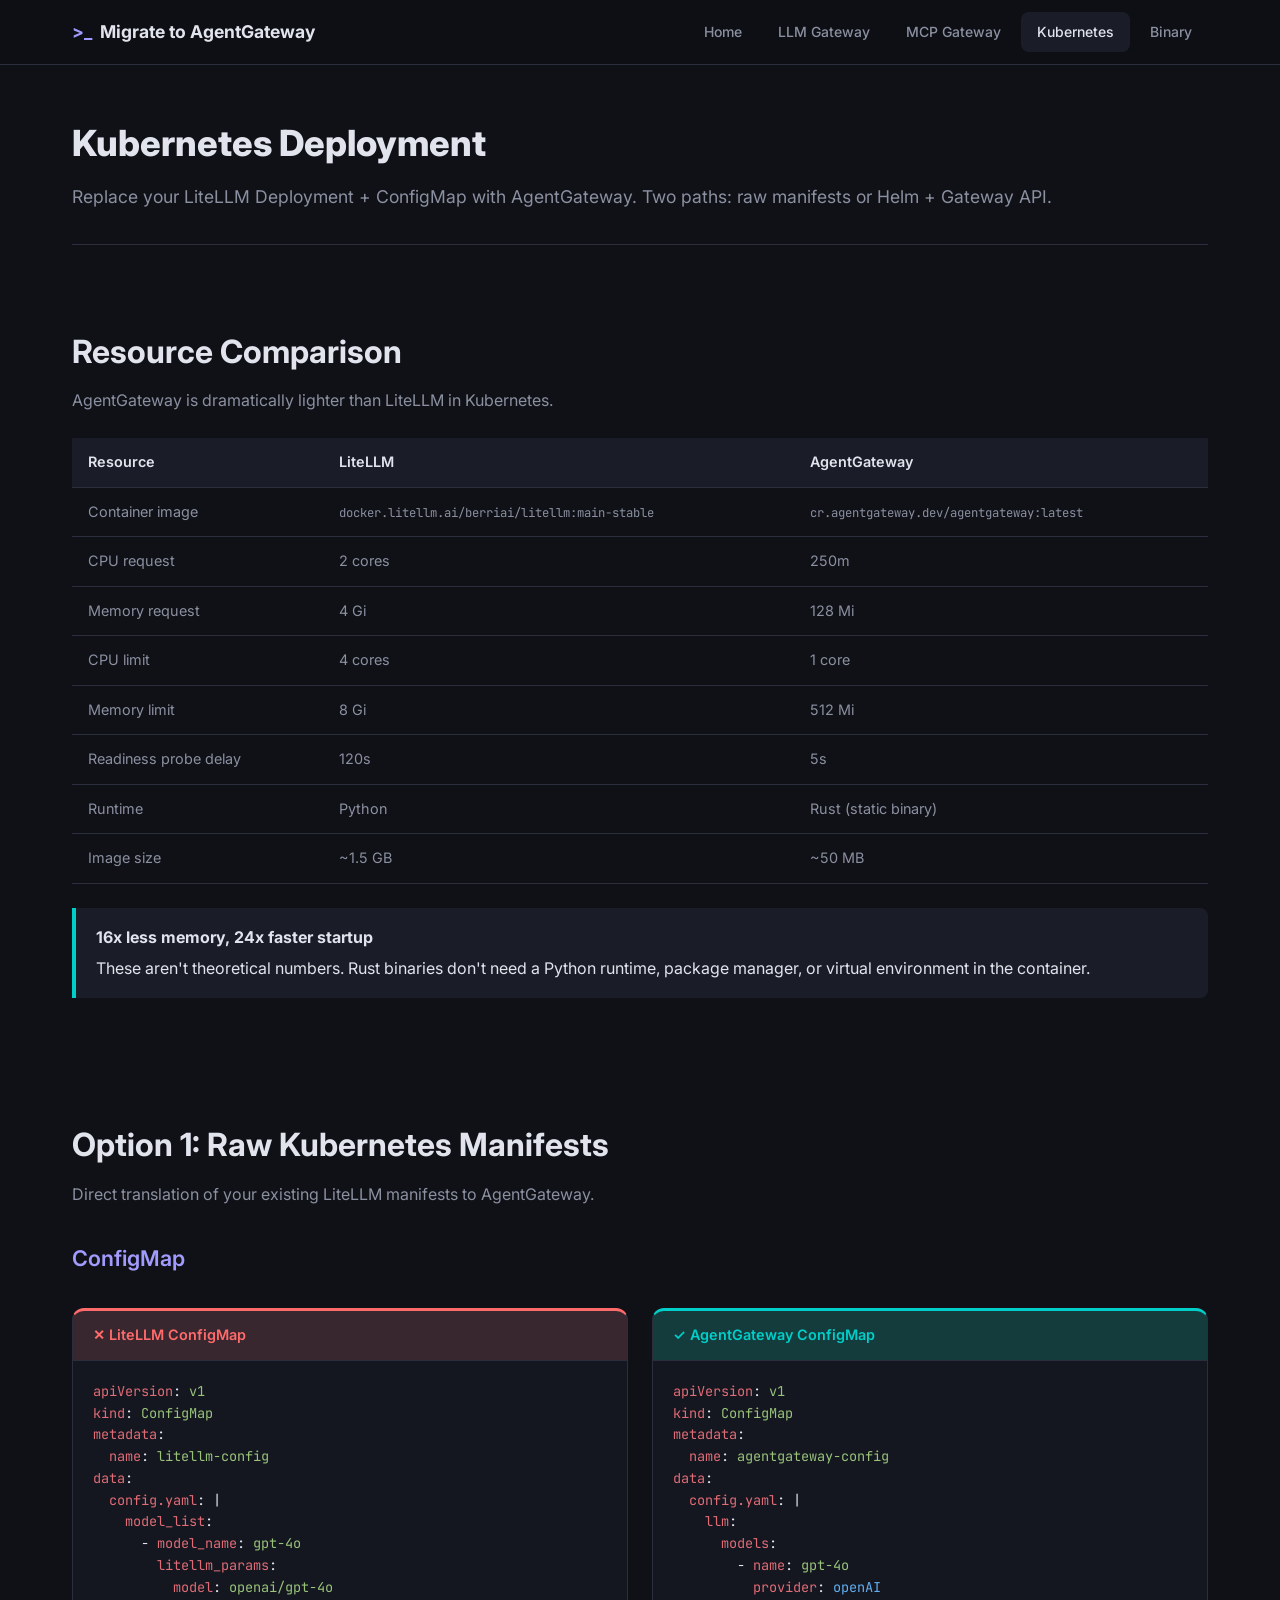
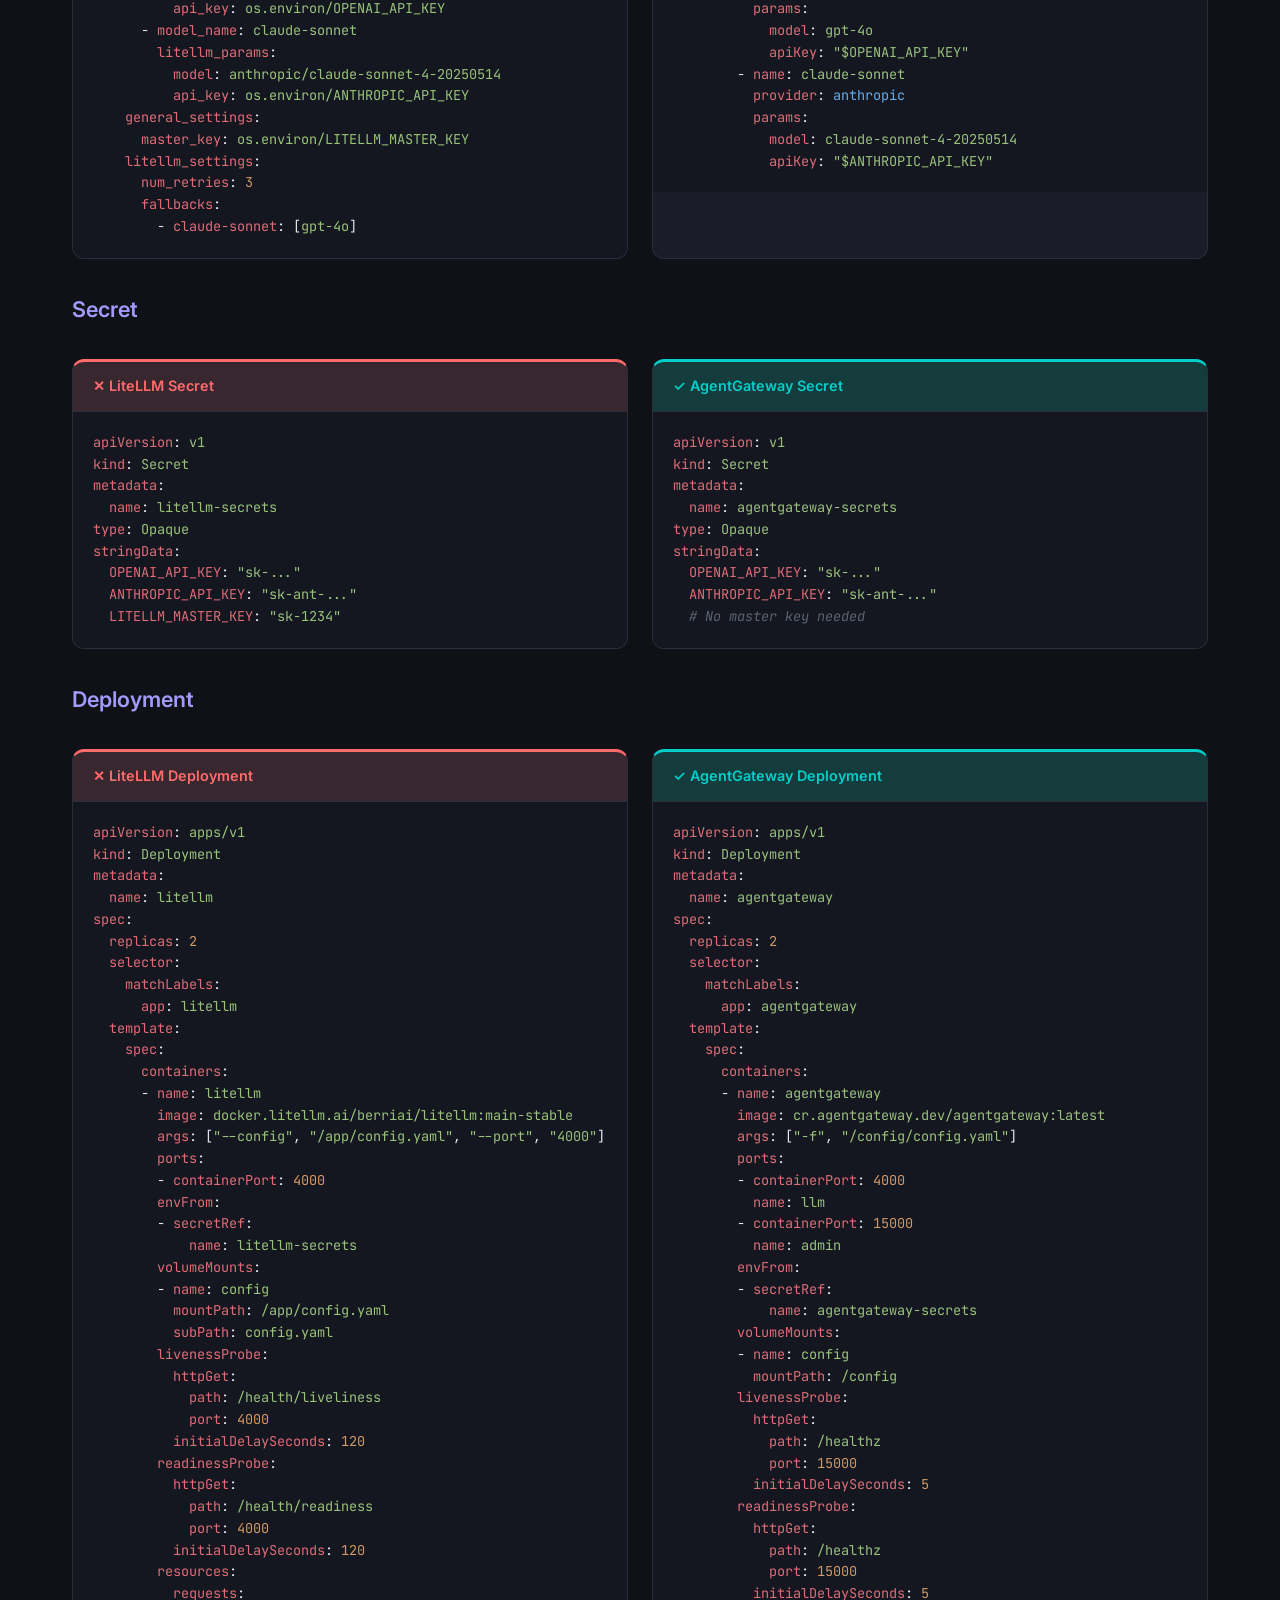
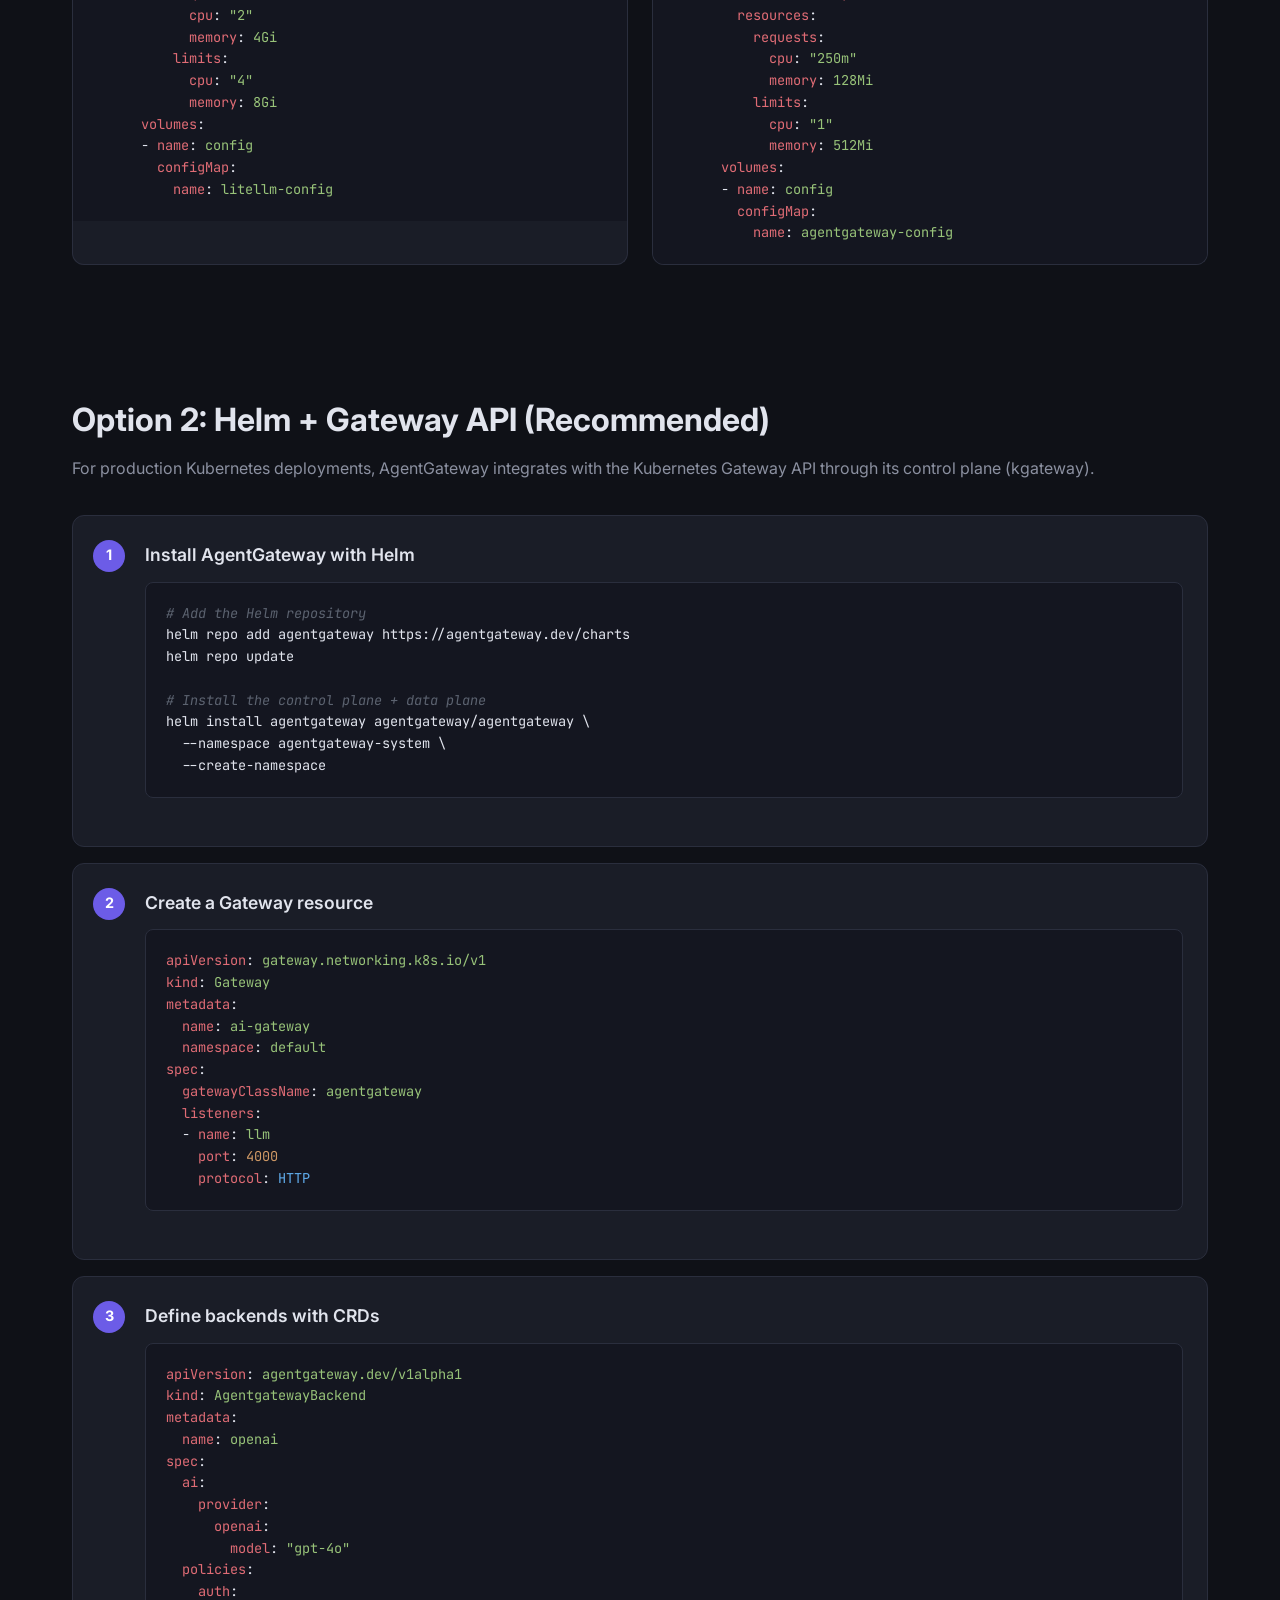
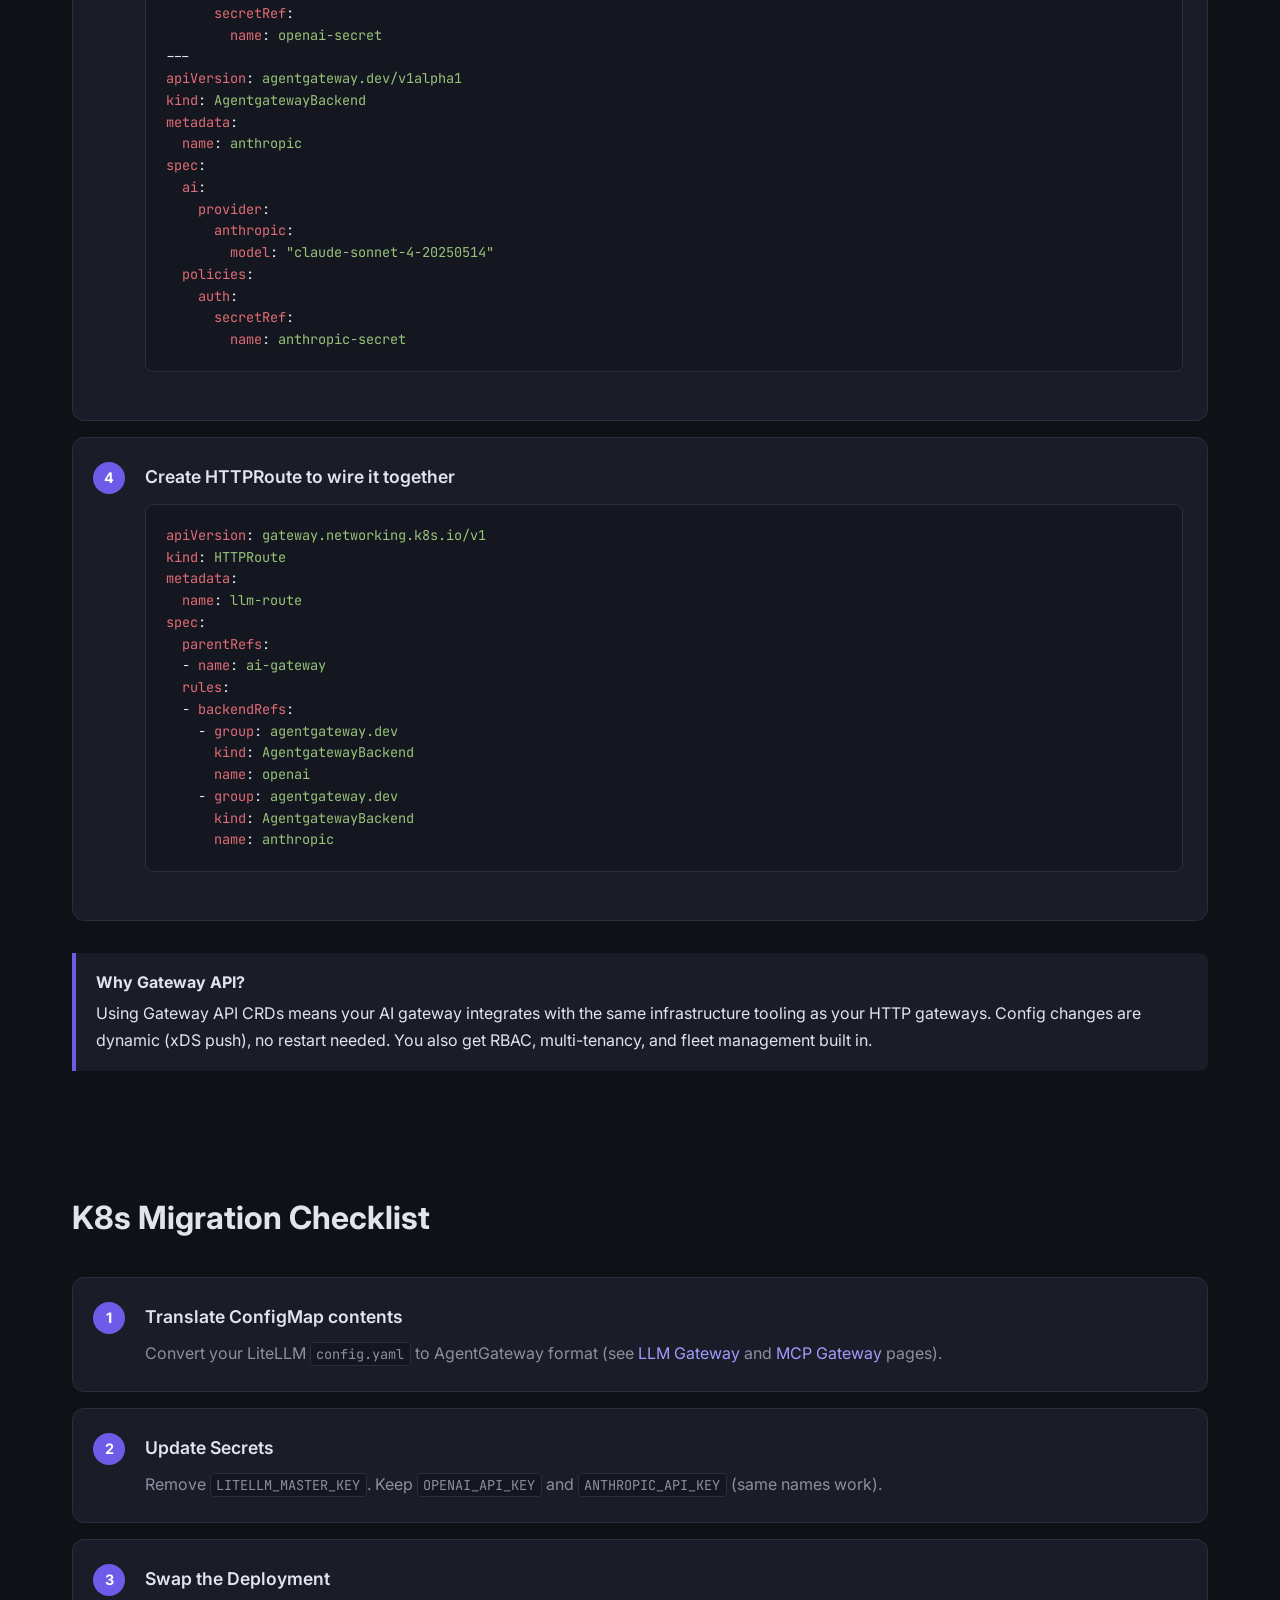
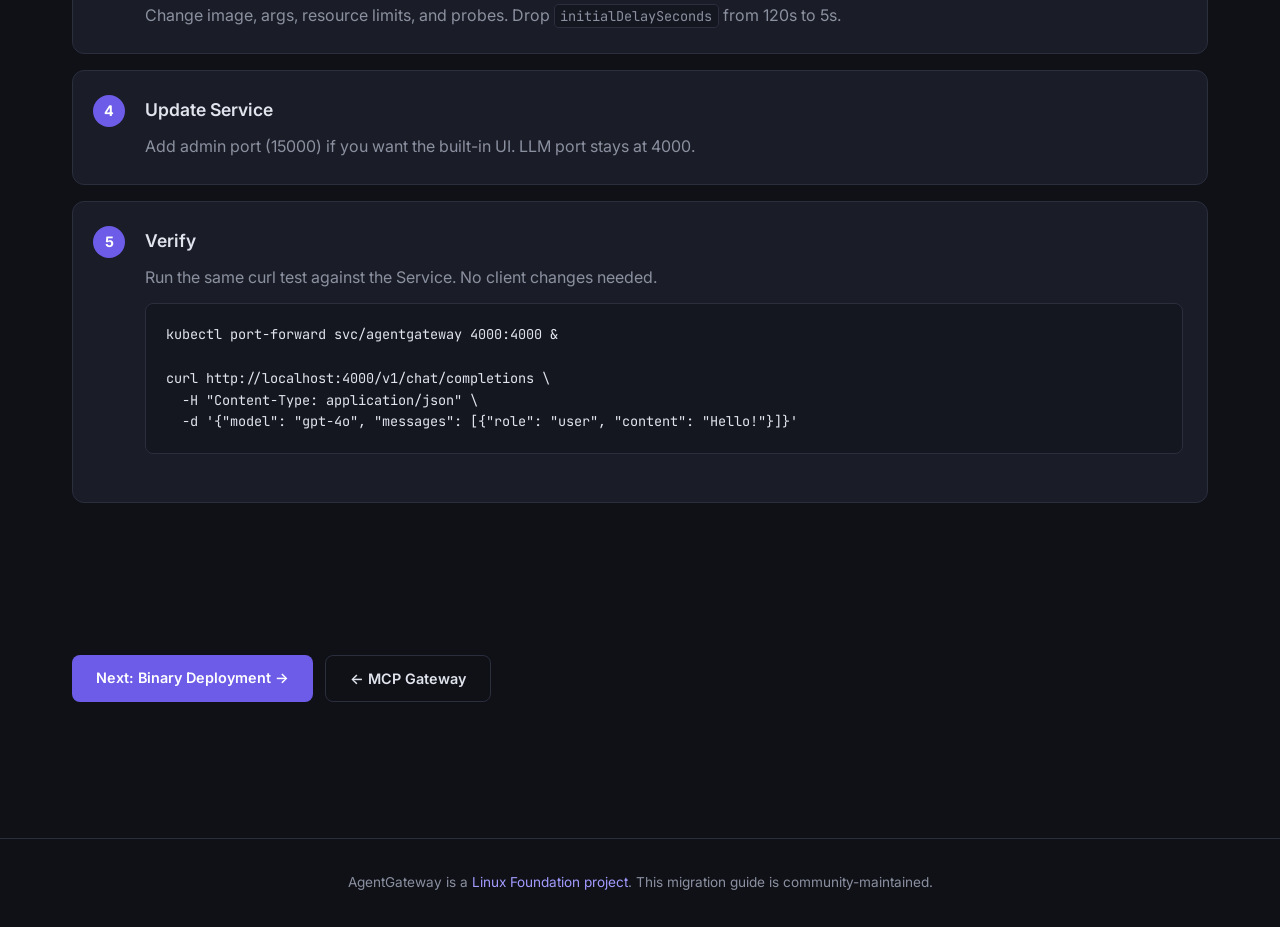
==== kubernetes.html @ d48286f0 "Add complete LiteLLM to AgentGateway OSS migration guide Multi-page HTML site with side-by-side conf" ====
<!DOCTYPE html>
<html lang="en">
<head>
  <meta charset="UTF-8">
  <meta name="viewport" content="width=device-width, initial-scale=1.0">
  <title>Kubernetes Deployment - LiteLLM to AgentGateway</title>
  <link rel="stylesheet" href="css/style.css">
  <link href="https://fonts.googleapis.com/css2?family=Inter:wght@400;500;600;700;800&family=JetBrains+Mono:wght@400;500&display=swap" rel="stylesheet">
</head>
<body>

<nav>
  <div class="nav-inner">
    <div class="logo"><span>&gt;_</span> Migrate to AgentGateway</div>
    <ul>
      <li><a href="index.html">Home</a></li>
      <li><a href="llm-gateway.html">LLM Gateway</a></li>
      <li><a href="mcp-gateway.html">MCP Gateway</a></li>
      <li><a href="kubernetes.html" class="active">Kubernetes</a></li>
      <li><a href="binary.html">Binary</a></li>
    </ul>
  </div>
</nav>

<div class="container">
  <div class="page-header">
    <h1>Kubernetes Deployment</h1>
    <p>Replace your LiteLLM Deployment + ConfigMap with AgentGateway. Two paths: raw manifests or Helm + Gateway API.</p>
  </div>

  <!-- Resource Comparison -->
  <section>
    <h2>Resource Comparison</h2>
    <p>AgentGateway is dramatically lighter than LiteLLM in Kubernetes.</p>

    <table>
      <thead>
        <tr>
          <th>Resource</th>
          <th>LiteLLM</th>
          <th>AgentGateway</th>
        </tr>
      </thead>
      <tbody>
        <tr><td>Container image</td><td><code>docker.litellm.ai/berriai/litellm:main-stable</code></td><td><code>cr.agentgateway.dev/agentgateway:latest</code></td></tr>
        <tr><td>CPU request</td><td>2 cores</td><td>250m</td></tr>
        <tr><td>Memory request</td><td>4 Gi</td><td>128 Mi</td></tr>
        <tr><td>CPU limit</td><td>4 cores</td><td>1 core</td></tr>
        <tr><td>Memory limit</td><td>8 Gi</td><td>512 Mi</td></tr>
        <tr><td>Readiness probe delay</td><td>120s</td><td>5s</td></tr>
        <tr><td>Runtime</td><td>Python</td><td>Rust (static binary)</td></tr>
        <tr><td>Image size</td><td>~1.5 GB</td><td>~50 MB</td></tr>
      </tbody>
    </table>

    <div class="callout tip">
      <strong>16x less memory, 24x faster startup</strong>
      These aren't theoretical numbers. Rust binaries don't need a Python runtime, package manager, or virtual environment in the container.
    </div>
  </section>

  <!-- Side-by-side: Raw Manifests -->
  <section>
    <h2>Option 1: Raw Kubernetes Manifests</h2>
    <p>Direct translation of your existing LiteLLM manifests to AgentGateway.</p>

    <h3>ConfigMap</h3>
    <div class="comparison">
      <div class="panel from">
        <div class="panel-header">&#10005; LiteLLM ConfigMap</div>
<pre><span class="key">apiVersion</span>: <span class="str">v1</span>
<span class="key">kind</span>: <span class="str">ConfigMap</span>
<span class="key">metadata</span>:
  <span class="key">name</span>: <span class="str">litellm-config</span>
<span class="key">data</span>:
  <span class="key">config.yaml</span>: |
    <span class="key">model_list</span>:
      - <span class="key">model_name</span>: <span class="str">gpt-4o</span>
        <span class="key">litellm_params</span>:
          <span class="key">model</span>: <span class="str">openai/gpt-4o</span>
          <span class="key">api_key</span>: <span class="str">os.environ/OPENAI_API_KEY</span>
      - <span class="key">model_name</span>: <span class="str">claude-sonnet</span>
        <span class="key">litellm_params</span>:
          <span class="key">model</span>: <span class="str">anthropic/claude-sonnet-4-20250514</span>
          <span class="key">api_key</span>: <span class="str">os.environ/ANTHROPIC_API_KEY</span>
    <span class="key">general_settings</span>:
      <span class="key">master_key</span>: <span class="str">os.environ/LITELLM_MASTER_KEY</span>
    <span class="key">litellm_settings</span>:
      <span class="key">num_retries</span>: <span class="num">3</span>
      <span class="key">fallbacks</span>:
        - <span class="key">claude-sonnet</span>: [<span class="str">gpt-4o</span>]</pre>
      </div>

      <div class="panel to">
        <div class="panel-header">&#10003; AgentGateway ConfigMap</div>
<pre><span class="key">apiVersion</span>: <span class="str">v1</span>
<span class="key">kind</span>: <span class="str">ConfigMap</span>
<span class="key">metadata</span>:
  <span class="key">name</span>: <span class="str">agentgateway-config</span>
<span class="key">data</span>:
  <span class="key">config.yaml</span>: |
    <span class="key">llm</span>:
      <span class="key">models</span>:
        - <span class="key">name</span>: <span class="str">gpt-4o</span>
          <span class="key">provider</span>: <span class="val">openAI</span>
          <span class="key">params</span>:
            <span class="key">model</span>: <span class="str">gpt-4o</span>
            <span class="key">apiKey</span>: <span class="str">"$OPENAI_API_KEY"</span>
        - <span class="key">name</span>: <span class="str">claude-sonnet</span>
          <span class="key">provider</span>: <span class="val">anthropic</span>
          <span class="key">params</span>:
            <span class="key">model</span>: <span class="str">claude-sonnet-4-20250514</span>
            <span class="key">apiKey</span>: <span class="str">"$ANTHROPIC_API_KEY"</span></pre>
      </div>
    </div>

    <h3>Secret</h3>
    <div class="comparison">
      <div class="panel from">
        <div class="panel-header">&#10005; LiteLLM Secret</div>
<pre><span class="key">apiVersion</span>: <span class="str">v1</span>
<span class="key">kind</span>: <span class="str">Secret</span>
<span class="key">metadata</span>:
  <span class="key">name</span>: <span class="str">litellm-secrets</span>
<span class="key">type</span>: <span class="str">Opaque</span>
<span class="key">stringData</span>:
  <span class="key">OPENAI_API_KEY</span>: <span class="str">"sk-..."</span>
  <span class="key">ANTHROPIC_API_KEY</span>: <span class="str">"sk-ant-..."</span>
  <span class="key">LITELLM_MASTER_KEY</span>: <span class="str">"sk-1234"</span></pre>
      </div>

      <div class="panel to">
        <div class="panel-header">&#10003; AgentGateway Secret</div>
<pre><span class="key">apiVersion</span>: <span class="str">v1</span>
<span class="key">kind</span>: <span class="str">Secret</span>
<span class="key">metadata</span>:
  <span class="key">name</span>: <span class="str">agentgateway-secrets</span>
<span class="key">type</span>: <span class="str">Opaque</span>
<span class="key">stringData</span>:
  <span class="key">OPENAI_API_KEY</span>: <span class="str">"sk-..."</span>
  <span class="key">ANTHROPIC_API_KEY</span>: <span class="str">"sk-ant-..."</span>
  <span class="cmt"># No master key needed</span></pre>
      </div>
    </div>

    <h3>Deployment</h3>
    <div class="comparison">
      <div class="panel from">
        <div class="panel-header">&#10005; LiteLLM Deployment</div>
<pre><span class="key">apiVersion</span>: <span class="str">apps/v1</span>
<span class="key">kind</span>: <span class="str">Deployment</span>
<span class="key">metadata</span>:
  <span class="key">name</span>: <span class="str">litellm</span>
<span class="key">spec</span>:
  <span class="key">replicas</span>: <span class="num">2</span>
  <span class="key">selector</span>:
    <span class="key">matchLabels</span>:
      <span class="key">app</span>: <span class="str">litellm</span>
  <span class="key">template</span>:
    <span class="key">spec</span>:
      <span class="key">containers</span>:
      - <span class="key">name</span>: <span class="str">litellm</span>
        <span class="key">image</span>: <span class="str">docker.litellm.ai/berriai/litellm:main-stable</span>
        <span class="key">args</span>: [<span class="str">"--config"</span>, <span class="str">"/app/config.yaml"</span>, <span class="str">"--port"</span>, <span class="str">"4000"</span>]
        <span class="key">ports</span>:
        - <span class="key">containerPort</span>: <span class="num">4000</span>
        <span class="key">envFrom</span>:
        - <span class="key">secretRef</span>:
            <span class="key">name</span>: <span class="str">litellm-secrets</span>
        <span class="key">volumeMounts</span>:
        - <span class="key">name</span>: <span class="str">config</span>
          <span class="key">mountPath</span>: <span class="str">/app/config.yaml</span>
          <span class="key">subPath</span>: <span class="str">config.yaml</span>
        <span class="key">livenessProbe</span>:
          <span class="key">httpGet</span>:
            <span class="key">path</span>: <span class="str">/health/liveliness</span>
            <span class="key">port</span>: <span class="num">4000</span>
          <span class="key">initialDelaySeconds</span>: <span class="num">120</span>
        <span class="key">readinessProbe</span>:
          <span class="key">httpGet</span>:
            <span class="key">path</span>: <span class="str">/health/readiness</span>
            <span class="key">port</span>: <span class="num">4000</span>
          <span class="key">initialDelaySeconds</span>: <span class="num">120</span>
        <span class="key">resources</span>:
          <span class="key">requests</span>:
            <span class="key">cpu</span>: <span class="str">"2"</span>
            <span class="key">memory</span>: <span class="str">4Gi</span>
          <span class="key">limits</span>:
            <span class="key">cpu</span>: <span class="str">"4"</span>
            <span class="key">memory</span>: <span class="str">8Gi</span>
      <span class="key">volumes</span>:
      - <span class="key">name</span>: <span class="str">config</span>
        <span class="key">configMap</span>:
          <span class="key">name</span>: <span class="str">litellm-config</span></pre>
      </div>

      <div class="panel to">
        <div class="panel-header">&#10003; AgentGateway Deployment</div>
<pre><span class="key">apiVersion</span>: <span class="str">apps/v1</span>
<span class="key">kind</span>: <span class="str">Deployment</span>
<span class="key">metadata</span>:
  <span class="key">name</span>: <span class="str">agentgateway</span>
<span class="key">spec</span>:
  <span class="key">replicas</span>: <span class="num">2</span>
  <span class="key">selector</span>:
    <span class="key">matchLabels</span>:
      <span class="key">app</span>: <span class="str">agentgateway</span>
  <span class="key">template</span>:
    <span class="key">spec</span>:
      <span class="key">containers</span>:
      - <span class="key">name</span>: <span class="str">agentgateway</span>
        <span class="key">image</span>: <span class="str">cr.agentgateway.dev/agentgateway:latest</span>
        <span class="key">args</span>: [<span class="str">"-f"</span>, <span class="str">"/config/config.yaml"</span>]
        <span class="key">ports</span>:
        - <span class="key">containerPort</span>: <span class="num">4000</span>
          <span class="key">name</span>: <span class="str">llm</span>
        - <span class="key">containerPort</span>: <span class="num">15000</span>
          <span class="key">name</span>: <span class="str">admin</span>
        <span class="key">envFrom</span>:
        - <span class="key">secretRef</span>:
            <span class="key">name</span>: <span class="str">agentgateway-secrets</span>
        <span class="key">volumeMounts</span>:
        - <span class="key">name</span>: <span class="str">config</span>
          <span class="key">mountPath</span>: <span class="str">/config</span>
        <span class="key">livenessProbe</span>:
          <span class="key">httpGet</span>:
            <span class="key">path</span>: <span class="str">/healthz</span>
            <span class="key">port</span>: <span class="num">15000</span>
          <span class="key">initialDelaySeconds</span>: <span class="num">5</span>
        <span class="key">readinessProbe</span>:
          <span class="key">httpGet</span>:
            <span class="key">path</span>: <span class="str">/healthz</span>
            <span class="key">port</span>: <span class="num">15000</span>
          <span class="key">initialDelaySeconds</span>: <span class="num">5</span>
        <span class="key">resources</span>:
          <span class="key">requests</span>:
            <span class="key">cpu</span>: <span class="str">"250m"</span>
            <span class="key">memory</span>: <span class="str">128Mi</span>
          <span class="key">limits</span>:
            <span class="key">cpu</span>: <span class="str">"1"</span>
            <span class="key">memory</span>: <span class="str">512Mi</span>
      <span class="key">volumes</span>:
      - <span class="key">name</span>: <span class="str">config</span>
        <span class="key">configMap</span>:
          <span class="key">name</span>: <span class="str">agentgateway-config</span></pre>
      </div>
    </div>
  </section>

  <!-- Option 2: Helm + Gateway API -->
  <section>
    <h2>Option 2: Helm + Gateway API (Recommended)</h2>
    <p>For production Kubernetes deployments, AgentGateway integrates with the Kubernetes Gateway API through its control plane (kgateway).</p>

    <div class="steps">
      <div class="step">
        <h4>Install AgentGateway with Helm</h4>
<pre><span class="cmt"># Add the Helm repository</span>
helm repo add agentgateway https://agentgateway.dev/charts
helm repo update

<span class="cmt"># Install the control plane + data plane</span>
helm install agentgateway agentgateway/agentgateway \
  --namespace agentgateway-system \
  --create-namespace</pre>
      </div>

      <div class="step">
        <h4>Create a Gateway resource</h4>
<pre><span class="key">apiVersion</span>: <span class="str">gateway.networking.k8s.io/v1</span>
<span class="key">kind</span>: <span class="str">Gateway</span>
<span class="key">metadata</span>:
  <span class="key">name</span>: <span class="str">ai-gateway</span>
  <span class="key">namespace</span>: <span class="str">default</span>
<span class="key">spec</span>:
  <span class="key">gatewayClassName</span>: <span class="str">agentgateway</span>
  <span class="key">listeners</span>:
  - <span class="key">name</span>: <span class="str">llm</span>
    <span class="key">port</span>: <span class="num">4000</span>
    <span class="key">protocol</span>: <span class="val">HTTP</span></pre>
      </div>

      <div class="step">
        <h4>Define backends with CRDs</h4>
<pre><span class="key">apiVersion</span>: <span class="str">agentgateway.dev/v1alpha1</span>
<span class="key">kind</span>: <span class="str">AgentgatewayBackend</span>
<span class="key">metadata</span>:
  <span class="key">name</span>: <span class="str">openai</span>
<span class="key">spec</span>:
  <span class="key">ai</span>:
    <span class="key">provider</span>:
      <span class="key">openai</span>:
        <span class="key">model</span>: <span class="str">"gpt-4o"</span>
  <span class="key">policies</span>:
    <span class="key">auth</span>:
      <span class="key">secretRef</span>:
        <span class="key">name</span>: <span class="str">openai-secret</span>
---
<span class="key">apiVersion</span>: <span class="str">agentgateway.dev/v1alpha1</span>
<span class="key">kind</span>: <span class="str">AgentgatewayBackend</span>
<span class="key">metadata</span>:
  <span class="key">name</span>: <span class="str">anthropic</span>
<span class="key">spec</span>:
  <span class="key">ai</span>:
    <span class="key">provider</span>:
      <span class="key">anthropic</span>:
        <span class="key">model</span>: <span class="str">"claude-sonnet-4-20250514"</span>
  <span class="key">policies</span>:
    <span class="key">auth</span>:
      <span class="key">secretRef</span>:
        <span class="key">name</span>: <span class="str">anthropic-secret</span></pre>
      </div>

      <div class="step">
        <h4>Create HTTPRoute to wire it together</h4>
<pre><span class="key">apiVersion</span>: <span class="str">gateway.networking.k8s.io/v1</span>
<span class="key">kind</span>: <span class="str">HTTPRoute</span>
<span class="key">metadata</span>:
  <span class="key">name</span>: <span class="str">llm-route</span>
<span class="key">spec</span>:
  <span class="key">parentRefs</span>:
  - <span class="key">name</span>: <span class="str">ai-gateway</span>
  <span class="key">rules</span>:
  - <span class="key">backendRefs</span>:
    - <span class="key">group</span>: <span class="str">agentgateway.dev</span>
      <span class="key">kind</span>: <span class="str">AgentgatewayBackend</span>
      <span class="key">name</span>: <span class="str">openai</span>
    - <span class="key">group</span>: <span class="str">agentgateway.dev</span>
      <span class="key">kind</span>: <span class="str">AgentgatewayBackend</span>
      <span class="key">name</span>: <span class="str">anthropic</span></pre>
      </div>
    </div>

    <div class="callout">
      <strong>Why Gateway API?</strong>
      Using Gateway API CRDs means your AI gateway integrates with the same infrastructure tooling as your HTTP gateways. Config changes are dynamic (xDS push), no restart needed. You also get RBAC, multi-tenancy, and fleet management built in.
    </div>
  </section>

  <!-- Migration Checklist -->
  <section>
    <h2>K8s Migration Checklist</h2>

    <div class="steps">
      <div class="step">
        <h4>Translate ConfigMap contents</h4>
        <p>Convert your LiteLLM <code>config.yaml</code> to AgentGateway format (see <a href="llm-gateway.html">LLM Gateway</a> and <a href="mcp-gateway.html">MCP Gateway</a> pages).</p>
      </div>
      <div class="step">
        <h4>Update Secrets</h4>
        <p>Remove <code>LITELLM_MASTER_KEY</code>. Keep <code>OPENAI_API_KEY</code> and <code>ANTHROPIC_API_KEY</code> (same names work).</p>
      </div>
      <div class="step">
        <h4>Swap the Deployment</h4>
        <p>Change image, args, resource limits, and probes. Drop <code>initialDelaySeconds</code> from 120s to 5s.</p>
      </div>
      <div class="step">
        <h4>Update Service</h4>
        <p>Add admin port (15000) if you want the built-in UI. LLM port stays at 4000.</p>
      </div>
      <div class="step">
        <h4>Verify</h4>
        <p>Run the same curl test against the Service. No client changes needed.</p>
<pre>kubectl port-forward svc/agentgateway 4000:4000 &amp;

curl http://localhost:4000/v1/chat/completions \
  -H "Content-Type: application/json" \
  -d '{"model": "gpt-4o", "messages": [{"role": "user", "content": "Hello!"}]}'</pre>
      </div>
    </div>
  </section>

  <section>
    <div class="btn-group">
      <a href="binary.html" class="btn btn-primary">Next: Binary Deployment &rarr;</a>
      <a href="mcp-gateway.html" class="btn btn-outline">&larr; MCP Gateway</a>
    </div>
  </section>
</div>

<footer>
  <p>AgentGateway is a <a href="https://agentgateway.dev">Linux Foundation project</a>. This migration guide is community-maintained.</p>
</footer>

</body>
</html>
---- css/style.css ----
/* === Reset & Base === */
*, *::before, *::after { box-sizing: border-box; margin: 0; padding: 0; }

:root {
  --bg: #0f1117;
  --surface: #1a1d27;
  --surface-hover: #222633;
  --border: #2a2e3d;
  --text: #e1e4ed;
  --text-muted: #8b90a0;
  --accent: #6c5ce7;
  --accent-light: #a29bfe;
  --green: #00cec9;
  --green-dim: #00b89433;
  --red: #ff6b6b;
  --red-dim: #ff6b6b22;
  --orange: #fdcb6e;
  --orange-dim: #fdcb6e22;
  --code-bg: #141620;
  --nav-bg: #0d0f15;
  --font: 'Inter', -apple-system, BlinkMacSystemFont, 'Segoe UI', sans-serif;
  --mono: 'JetBrains Mono', 'Fira Code', 'Cascadia Code', monospace;
}

html { scroll-behavior: smooth; }

body {
  font-family: var(--font);
  background: var(--bg);
  color: var(--text);
  line-height: 1.7;
  font-size: 16px;
}

a { color: var(--accent-light); text-decoration: none; transition: color .2s; }
a:hover { color: var(--green); }

/* === Navigation === */
nav {
  position: sticky;
  top: 0;
  z-index: 100;
  background: var(--nav-bg);
  border-bottom: 1px solid var(--border);
  backdrop-filter: blur(12px);
}

nav .nav-inner {
  max-width: 1200px;
  margin: 0 auto;
  display: flex;
  align-items: center;
  justify-content: space-between;
  padding: .75rem 2rem;
}

nav .logo {
  font-weight: 700;
  font-size: 1.1rem;
  color: var(--text);
  display: flex;
  align-items: center;
  gap: .5rem;
}

nav .logo span { color: var(--accent-light); }

nav ul {
  list-style: none;
  display: flex;
  gap: .25rem;
}

nav ul li a {
  display: block;
  padding: .5rem 1rem;
  border-radius: 8px;
  color: var(--text-muted);
  font-size: .875rem;
  font-weight: 500;
  transition: all .2s;
}

nav ul li a:hover,
nav ul li a.active {
  color: var(--text);
  background: var(--surface);
}

/* === Hero === */
.hero {
  text-align: center;
  padding: 5rem 2rem 4rem;
  background: radial-gradient(ellipse at 50% 0%, #6c5ce720 0%, transparent 70%);
}

.hero h1 {
  font-size: 3rem;
  font-weight: 800;
  line-height: 1.15;
  margin-bottom: 1rem;
  background: linear-gradient(135deg, var(--text) 0%, var(--accent-light) 50%, var(--green) 100%);
  -webkit-background-clip: text;
  -webkit-text-fill-color: transparent;
  background-clip: text;
}

.hero p {
  font-size: 1.2rem;
  color: var(--text-muted);
  max-width: 600px;
  margin: 0 auto 2rem;
}

.hero .badge {
  display: inline-block;
  padding: .35rem .9rem;
  border-radius: 20px;
  font-size: .8rem;
  font-weight: 600;
  margin-bottom: 1.5rem;
  background: var(--accent);
  color: #fff;
}

/* === Container === */
.container {
  max-width: 1200px;
  margin: 0 auto;
  padding: 0 2rem;
}

/* === Section === */
section {
  padding: 3rem 0;
}

section h2 {
  font-size: 2rem;
  font-weight: 700;
  margin-bottom: .5rem;
}

section h3 {
  font-size: 1.35rem;
  font-weight: 600;
  margin: 2rem 0 1rem;
  color: var(--accent-light);
}

section h4 {
  font-size: 1.1rem;
  font-weight: 600;
  margin: 1.5rem 0 .75rem;
}

section p {
  color: var(--text-muted);
  margin-bottom: 1rem;
}

section ul, section ol {
  color: var(--text-muted);
  margin-bottom: 1rem;
  padding-left: 1.5rem;
}

section li { margin-bottom: .4rem; }

/* === Cards grid === */
.cards {
  display: grid;
  grid-template-columns: repeat(auto-fit, minmax(280px, 1fr));
  gap: 1.5rem;
  margin: 2rem 0;
}

.card {
  background: var(--surface);
  border: 1px solid var(--border);
  border-radius: 12px;
  padding: 1.75rem;
  transition: all .2s;
}

.card:hover {
  border-color: var(--accent);
  background: var(--surface-hover);
  transform: translateY(-2px);
}

.card h3 {
  margin: 0 0 .5rem;
  font-size: 1.15rem;
  color: var(--text);
}

.card p {
  font-size: .9rem;
  margin: 0;
}

.card .icon {
  font-size: 2rem;
  margin-bottom: .75rem;
  display: block;
}

/* === Side-by-side comparison === */
.comparison {
  display: grid;
  grid-template-columns: 1fr 1fr;
  gap: 1.5rem;
  margin: 2rem 0;
}

.comparison .panel {
  background: var(--surface);
  border: 1px solid var(--border);
  border-radius: 12px;
  overflow: hidden;
}

.comparison .panel.from { border-top: 3px solid var(--red); }
.comparison .panel.to { border-top: 3px solid var(--green); }

.comparison .panel-header {
  padding: .75rem 1.25rem;
  font-weight: 600;
  font-size: .9rem;
  display: flex;
  align-items: center;
  gap: .5rem;
  border-bottom: 1px solid var(--border);
}

.comparison .panel.from .panel-header { color: var(--red); background: var(--red-dim); }
.comparison .panel.to .panel-header { color: var(--green); background: var(--green-dim); }

/* === Code blocks === */
pre {
  background: var(--code-bg);
  border: 1px solid var(--border);
  border-radius: 8px;
  padding: 1.25rem;
  overflow-x: auto;
  margin: 1rem 0 1.5rem;
  font-family: var(--mono);
  font-size: .85rem;
  line-height: 1.6;
}

.comparison pre {
  border: none;
  border-radius: 0;
  margin: 0;
}

code {
  font-family: var(--mono);
  font-size: .85em;
}

p code, li code {
  background: var(--code-bg);
  padding: .15em .4em;
  border-radius: 4px;
  border: 1px solid var(--border);
}

/* === Syntax highlighting (simple) === */
.kw { color: #c678dd; }
.str { color: #98c379; }
.cmt { color: #5c6370; font-style: italic; }
.num { color: #d19a66; }
.key { color: #e06c75; }
.val { color: #61afef; }

/* === Steps === */
.steps {
  counter-reset: step-counter;
  margin: 2rem 0;
}

.step {
  counter-increment: step-counter;
  position: relative;
  padding: 1.5rem 1.5rem 1.5rem 4.5rem;
  background: var(--surface);
  border: 1px solid var(--border);
  border-radius: 12px;
  margin-bottom: 1rem;
}

.step::before {
  content: counter(step-counter);
  position: absolute;
  left: 1.25rem;
  top: 1.5rem;
  width: 2rem;
  height: 2rem;
  border-radius: 50%;
  background: var(--accent);
  color: #fff;
  display: flex;
  align-items: center;
  justify-content: center;
  font-weight: 700;
  font-size: .9rem;
}

.step h4 { margin: 0 0 .5rem; }
.step p { margin: 0; }
.step pre { margin-top: .75rem; }

/* === Table === */
table {
  width: 100%;
  border-collapse: collapse;
  margin: 1.5rem 0;
  font-size: .9rem;
}

th, td {
  padding: .75rem 1rem;
  text-align: left;
  border-bottom: 1px solid var(--border);
}

th {
  background: var(--surface);
  font-weight: 600;
  color: var(--text);
}

td { color: var(--text-muted); }

/* === Callout === */
.callout {
  border-left: 4px solid var(--accent);
  background: var(--surface);
  padding: 1rem 1.25rem;
  border-radius: 0 8px 8px 0;
  margin: 1.5rem 0;
}

.callout.tip { border-left-color: var(--green); }
.callout.warn { border-left-color: var(--orange); }

.callout strong {
  display: block;
  margin-bottom: .25rem;
  color: var(--text);
}

/* === Footer === */
footer {
  border-top: 1px solid var(--border);
  padding: 2rem;
  text-align: center;
  color: var(--text-muted);
  font-size: .85rem;
  margin-top: 4rem;
}

/* === Responsive === */
@media (max-width: 768px) {
  .comparison { grid-template-columns: 1fr; }
  .hero h1 { font-size: 2rem; }
  nav .nav-inner { flex-direction: column; gap: .75rem; }
  nav ul { flex-wrap: wrap; justify-content: center; }
  .step { padding-left: 3.5rem; }
}

/* === Page header (non-hero pages) === */
.page-header {
  padding: 3rem 0 2rem;
  border-bottom: 1px solid var(--border);
  margin-bottom: 2rem;
}

.page-header h1 {
  font-size: 2.25rem;
  font-weight: 800;
  margin-bottom: .5rem;
}

.page-header p {
  color: var(--text-muted);
  font-size: 1.1rem;
}

/* === Tabs === */
.tabs {
  display: flex;
  gap: .25rem;
  margin-bottom: 0;
  border-bottom: 1px solid var(--border);
}

.tab-btn {
  padding: .6rem 1.25rem;
  background: transparent;
  border: none;
  color: var(--text-muted);
  font-family: var(--font);
  font-size: .9rem;
  font-weight: 500;
  cursor: pointer;
  border-bottom: 2px solid transparent;
  transition: all .2s;
}

.tab-btn:hover { color: var(--text); }
.tab-btn.active { color: var(--accent-light); border-bottom-color: var(--accent-light); }

.tab-content { display: none; }
.tab-content.active { display: block; }

/* === Flow diagram === */
.flow {
  display: flex;
  align-items: center;
  justify-content: center;
  gap: .75rem;
  margin: 2rem 0;
  flex-wrap: wrap;
}

.flow-box {
  background: var(--surface);
  border: 1px solid var(--border);
  border-radius: 10px;
  padding: .75rem 1.25rem;
  font-size: .85rem;
  font-weight: 600;
  text-align: center;
}

.flow-box.highlight {
  border-color: var(--accent);
  background: linear-gradient(135deg, var(--accent)15, var(--surface));
}

.flow-arrow {
  color: var(--text-muted);
  font-size: 1.25rem;
}

/* === Buttons === */
.btn {
  display: inline-block;
  padding: .65rem 1.5rem;
  border-radius: 8px;
  font-weight: 600;
  font-size: .9rem;
  transition: all .2s;
  border: none;
  cursor: pointer;
}

.btn-primary {
  background: var(--accent);
  color: #fff;
}

.btn-primary:hover {
  background: var(--accent-light);
  color: #fff;
}

.btn-outline {
  background: transparent;
  border: 1px solid var(--border);
  color: var(--text);
}

.btn-outline:hover {
  border-color: var(--accent);
  background: var(--surface);
}

.btn-group {
  display: flex;
  gap: .75rem;
  margin: 1.5rem 0;
  flex-wrap: wrap;
}
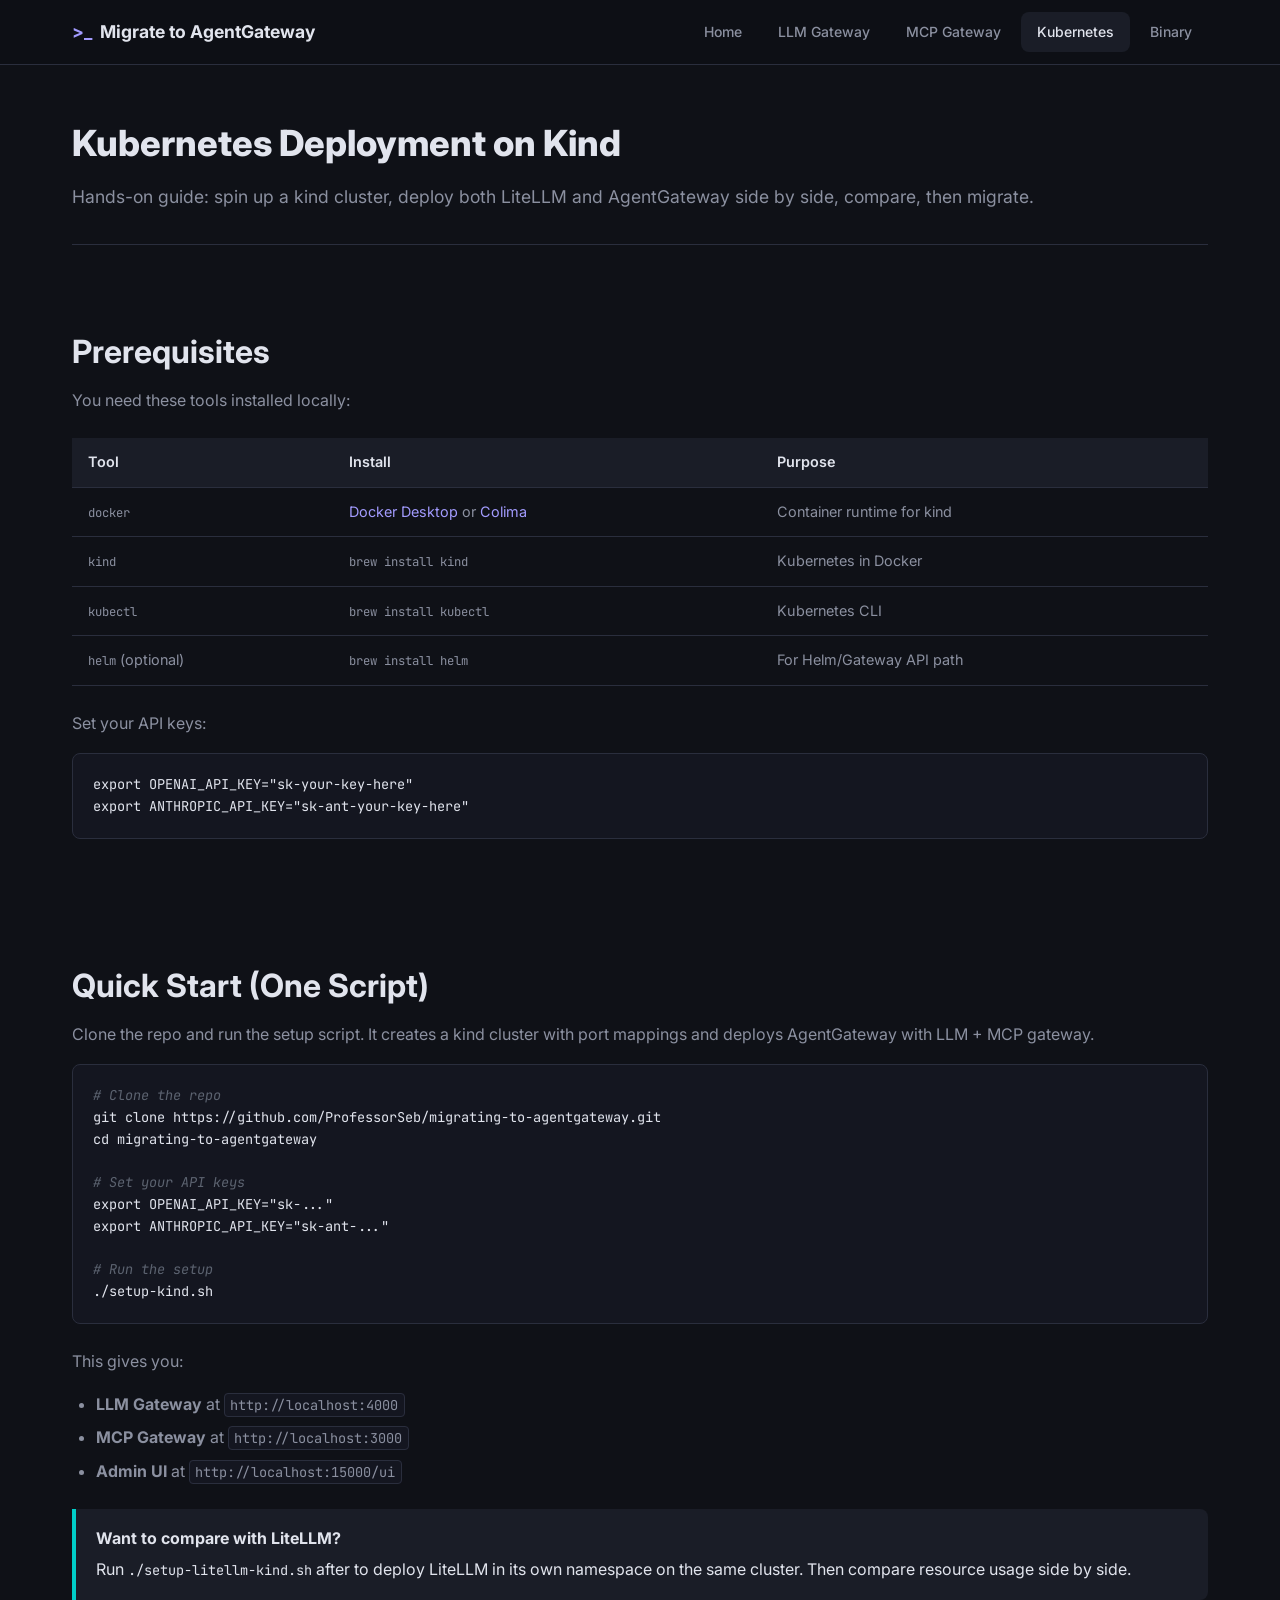
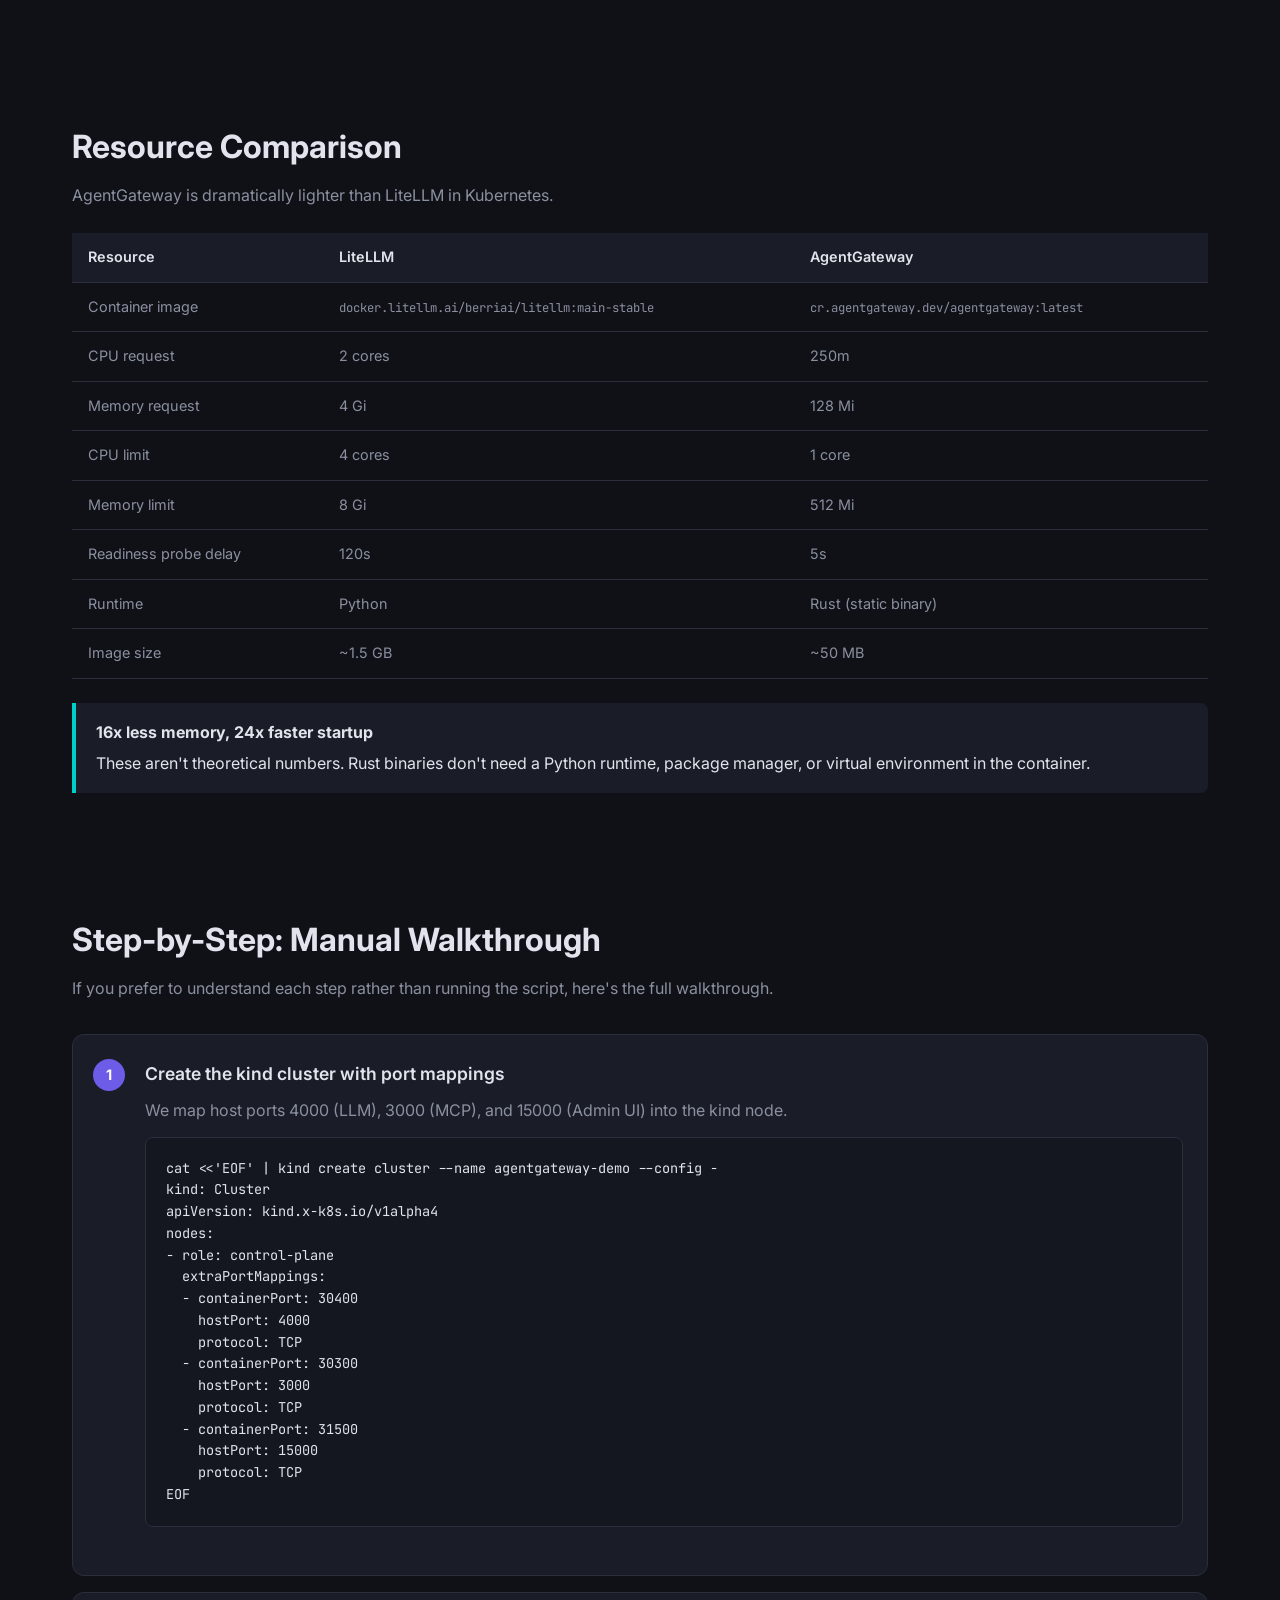
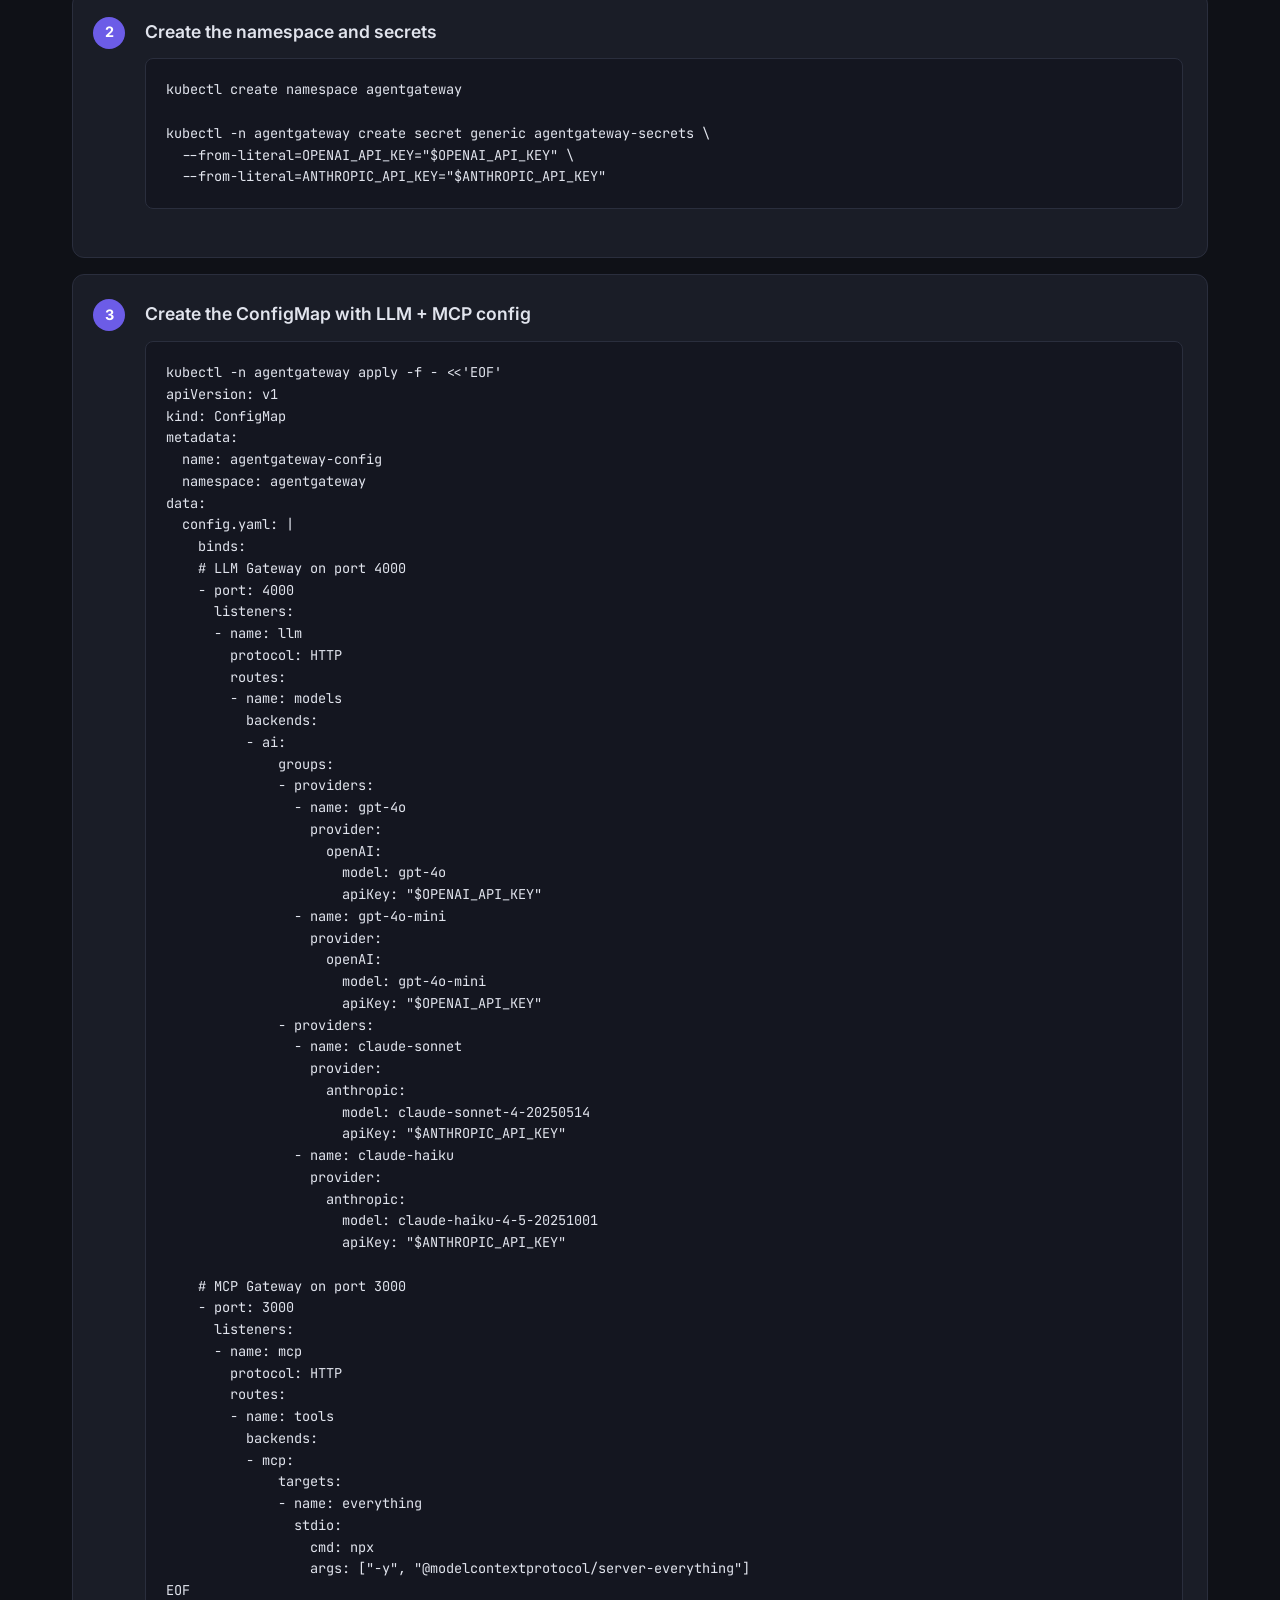
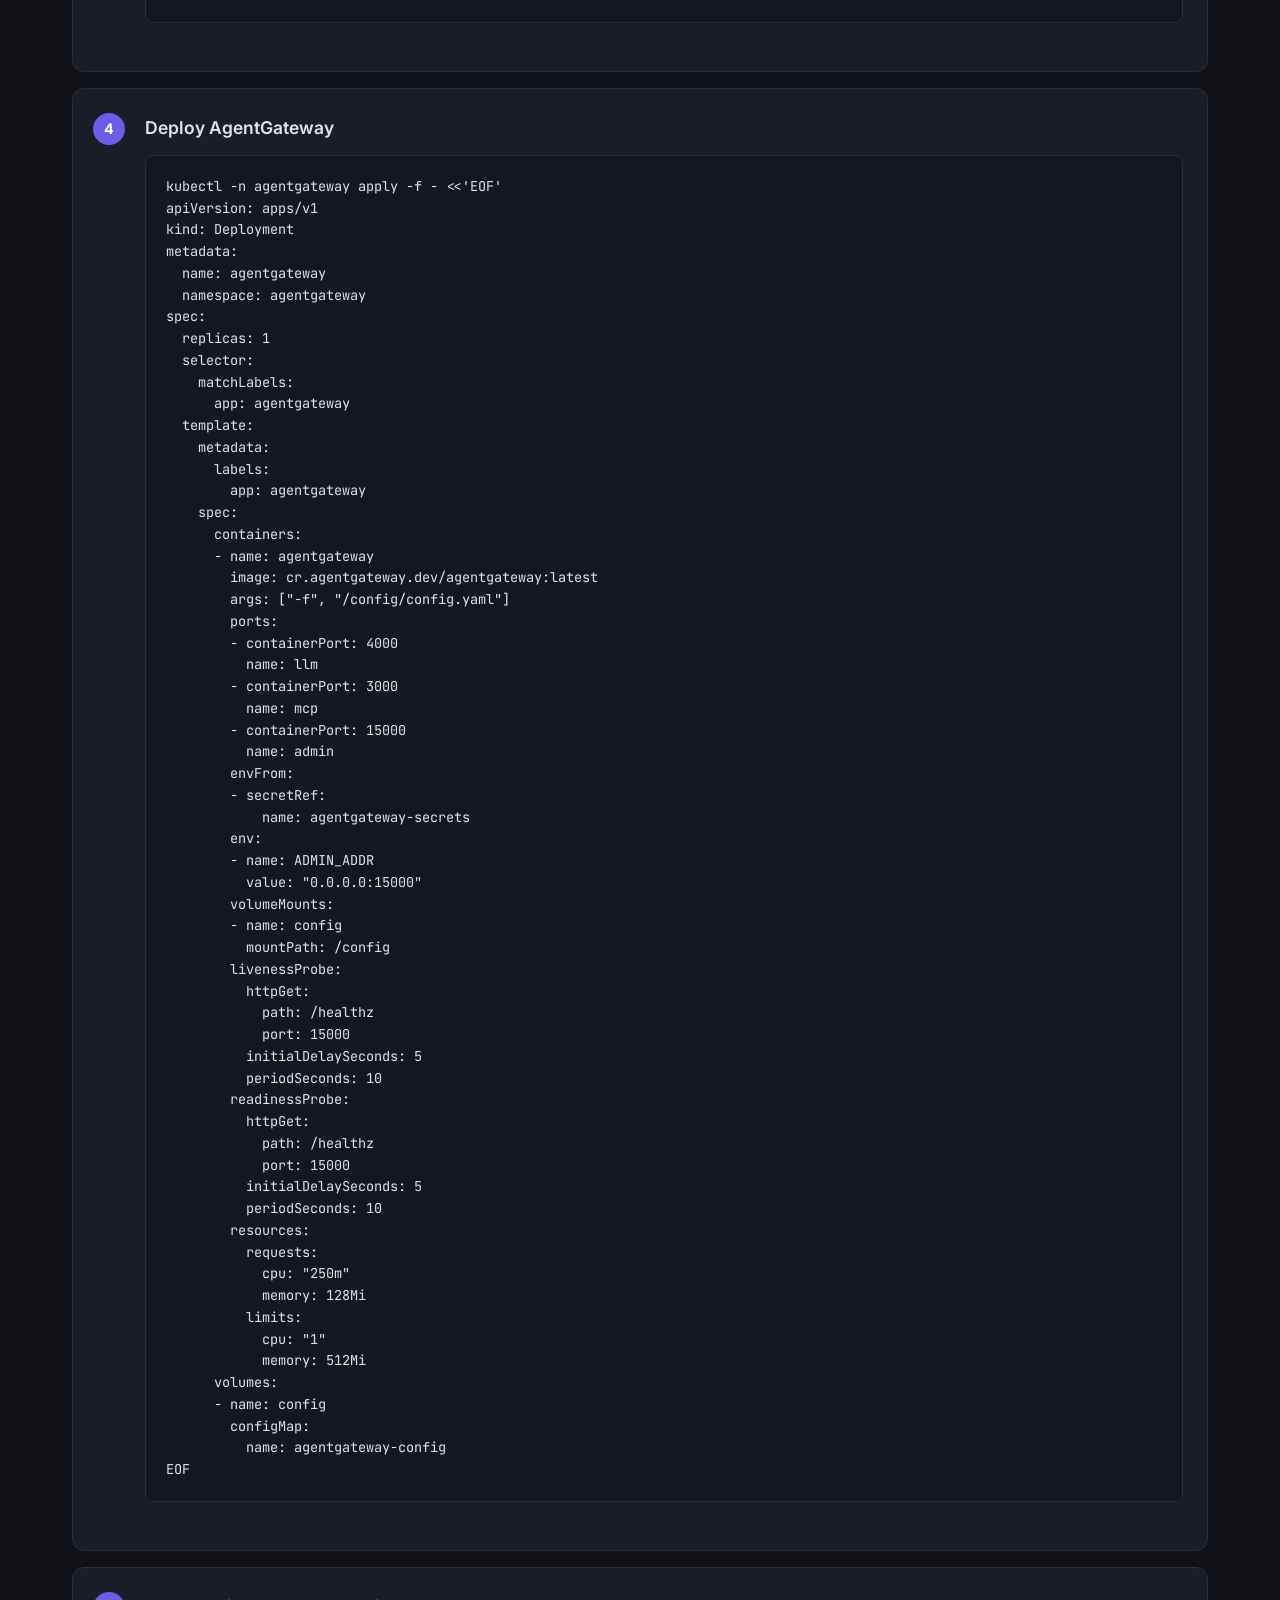
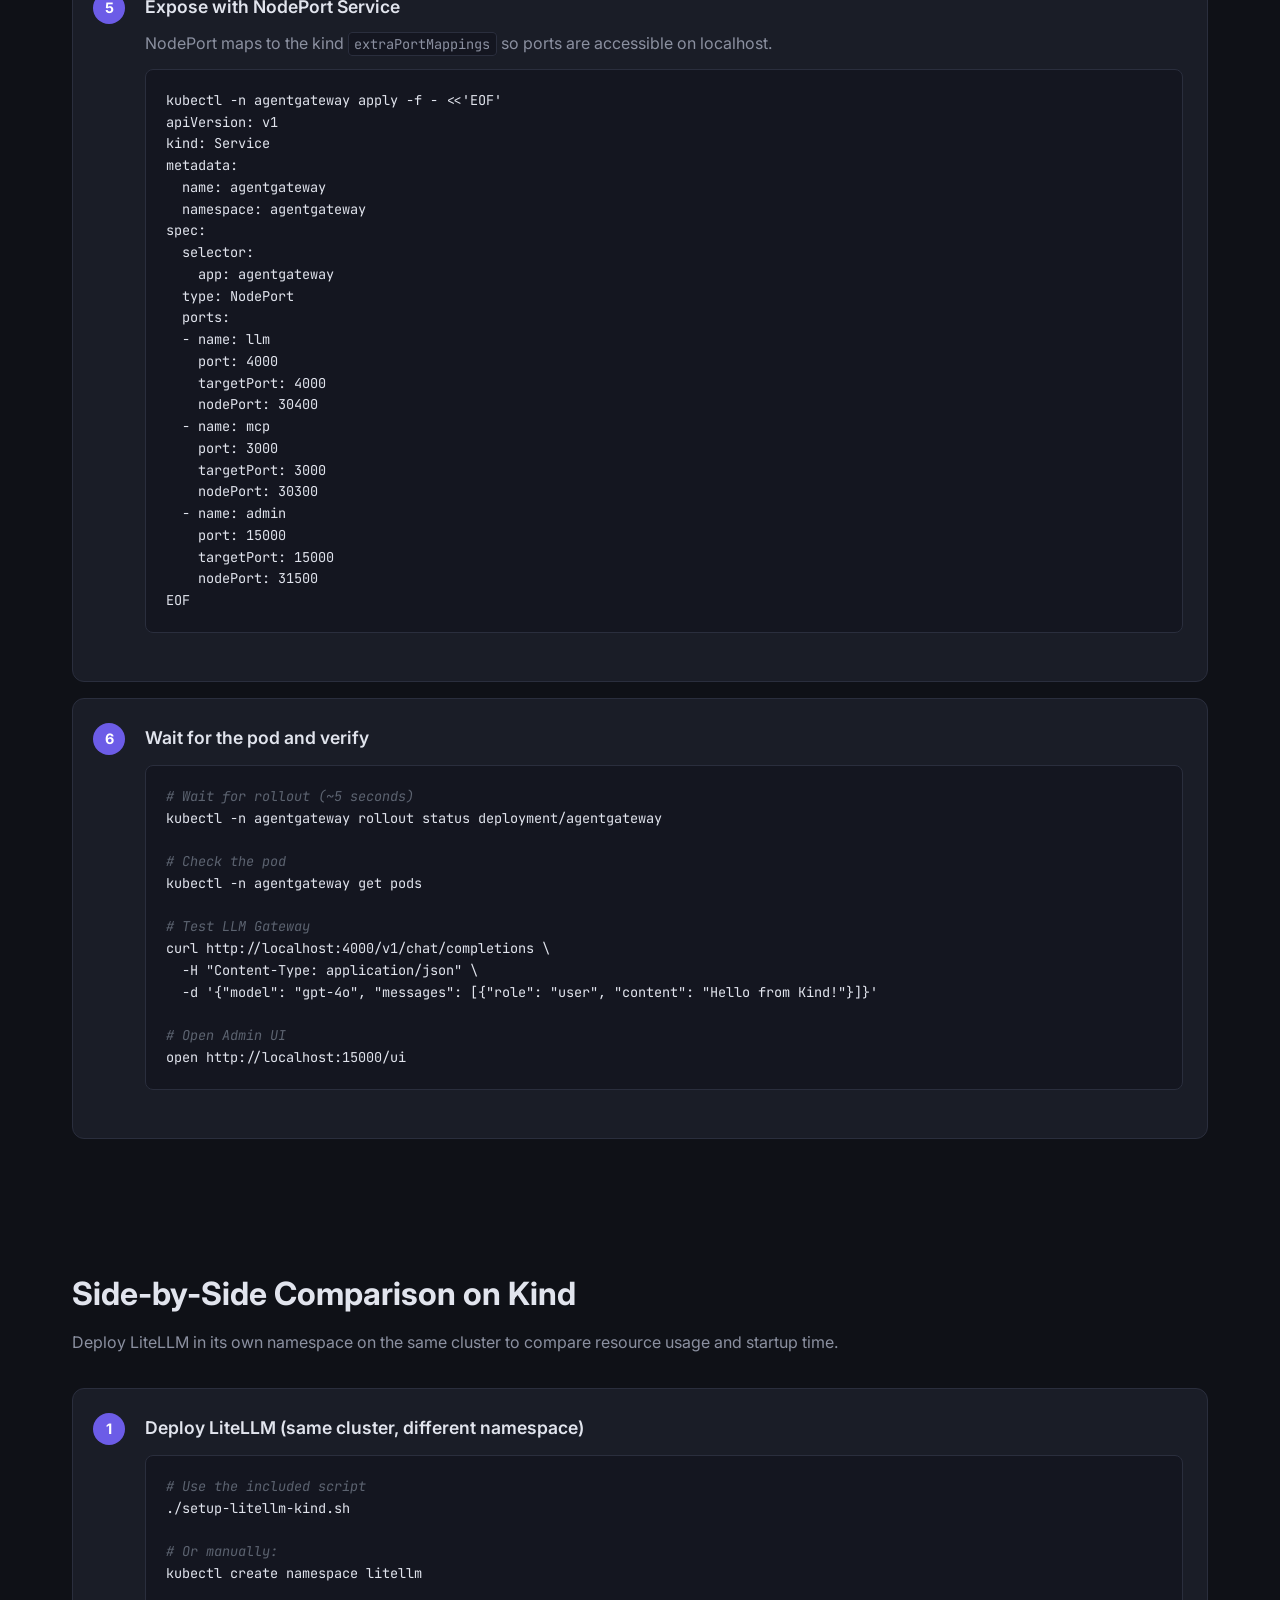
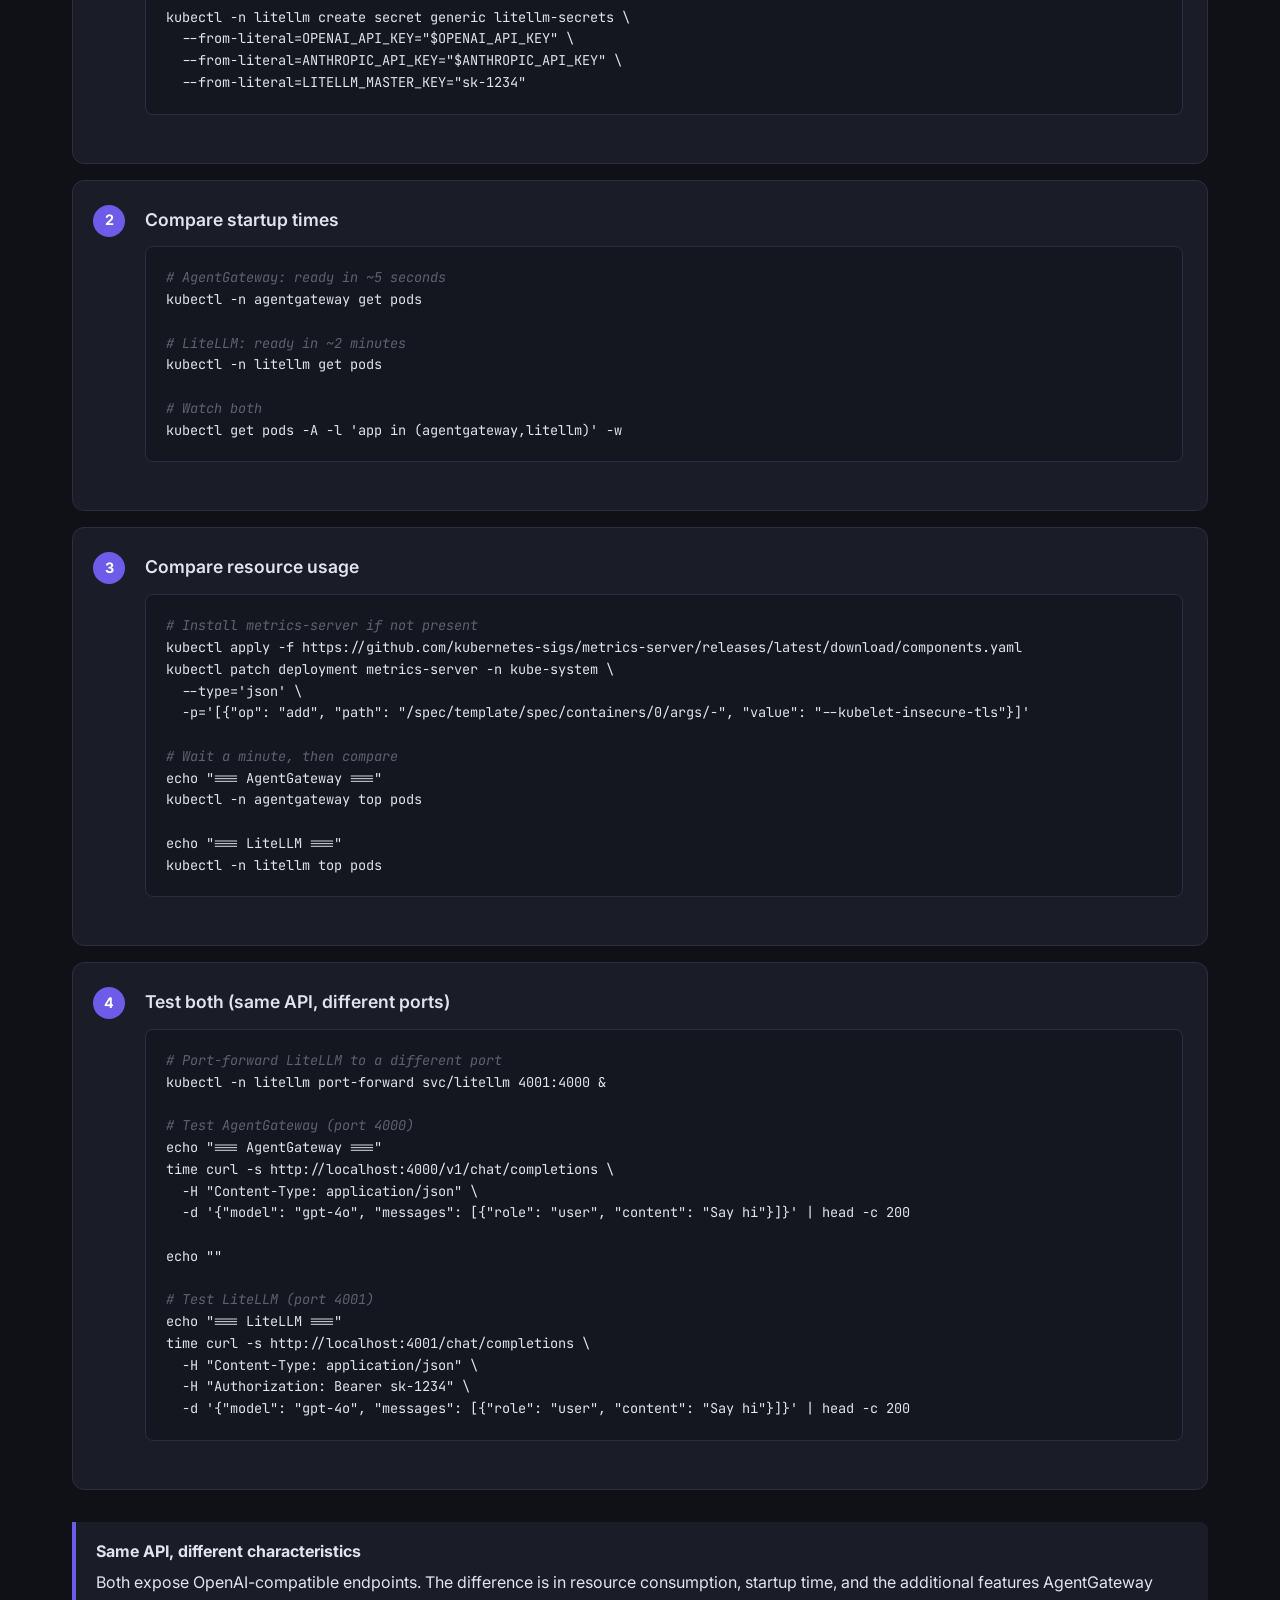
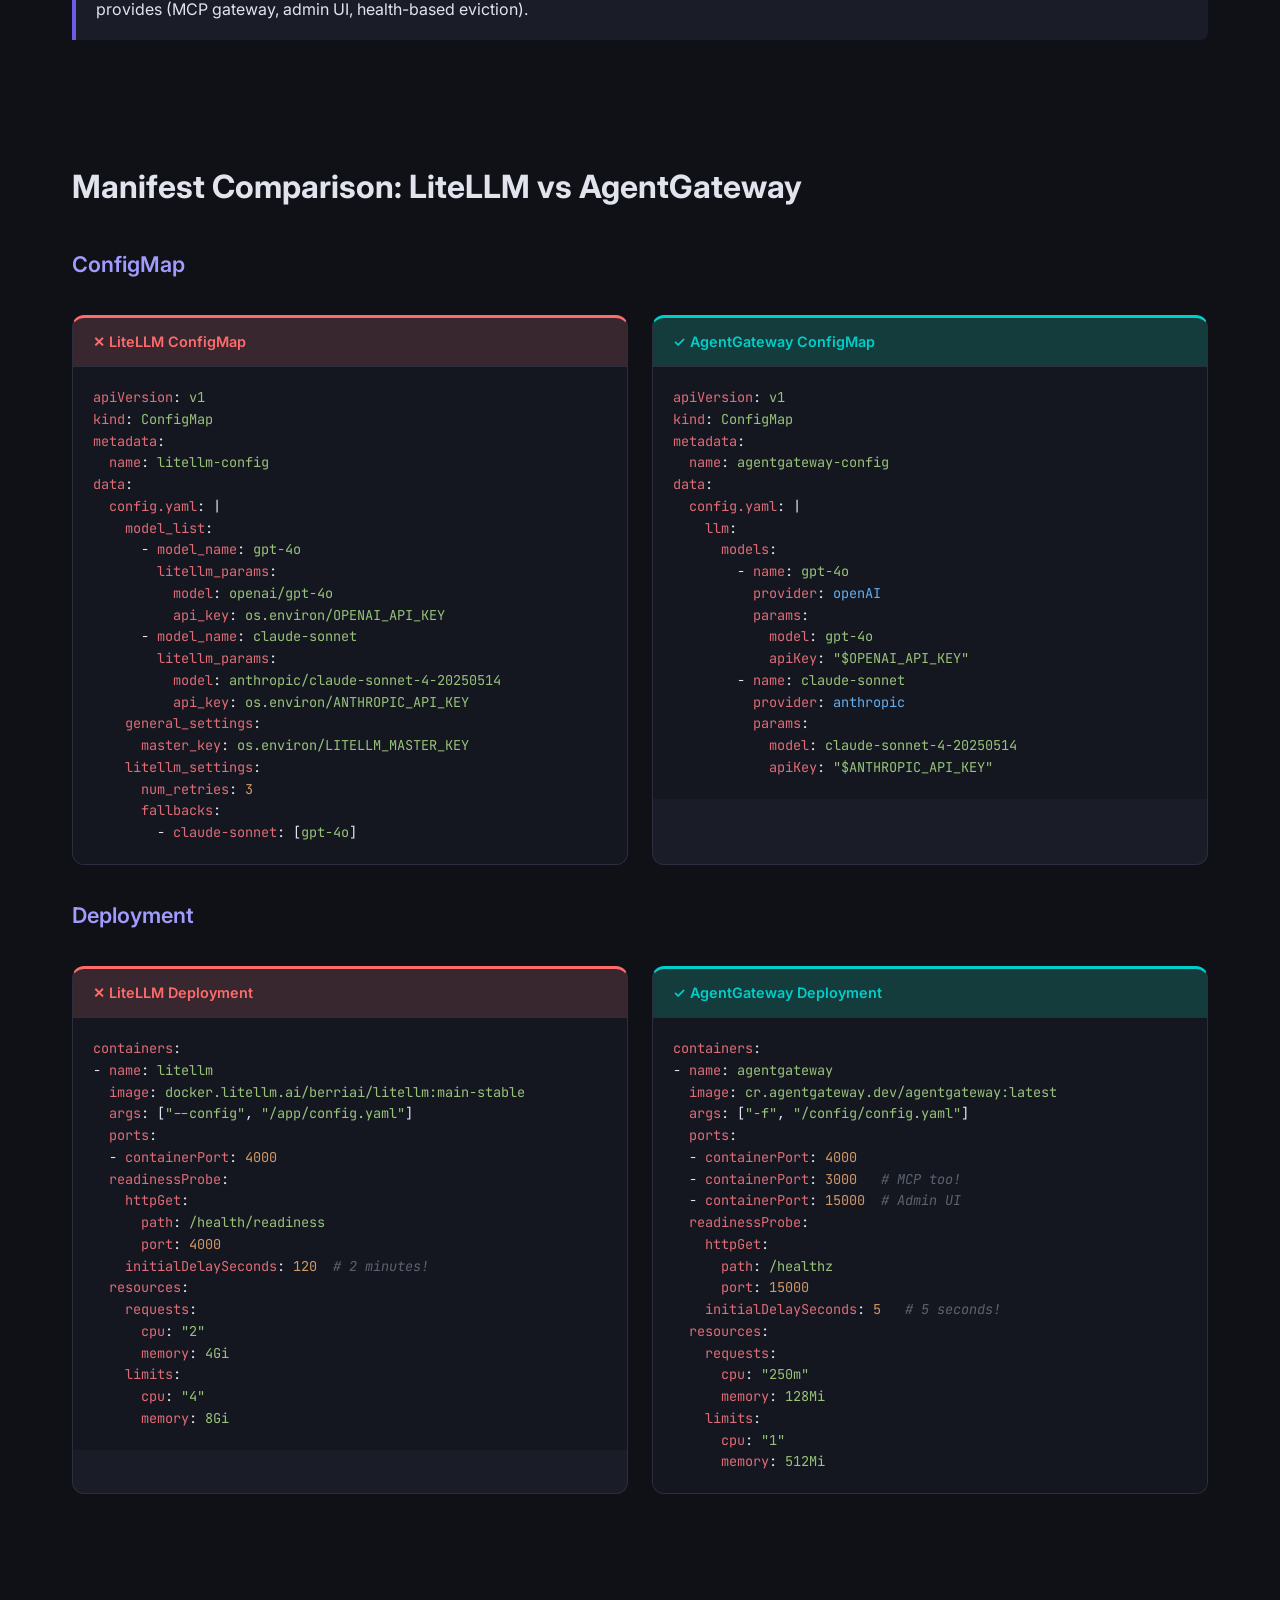
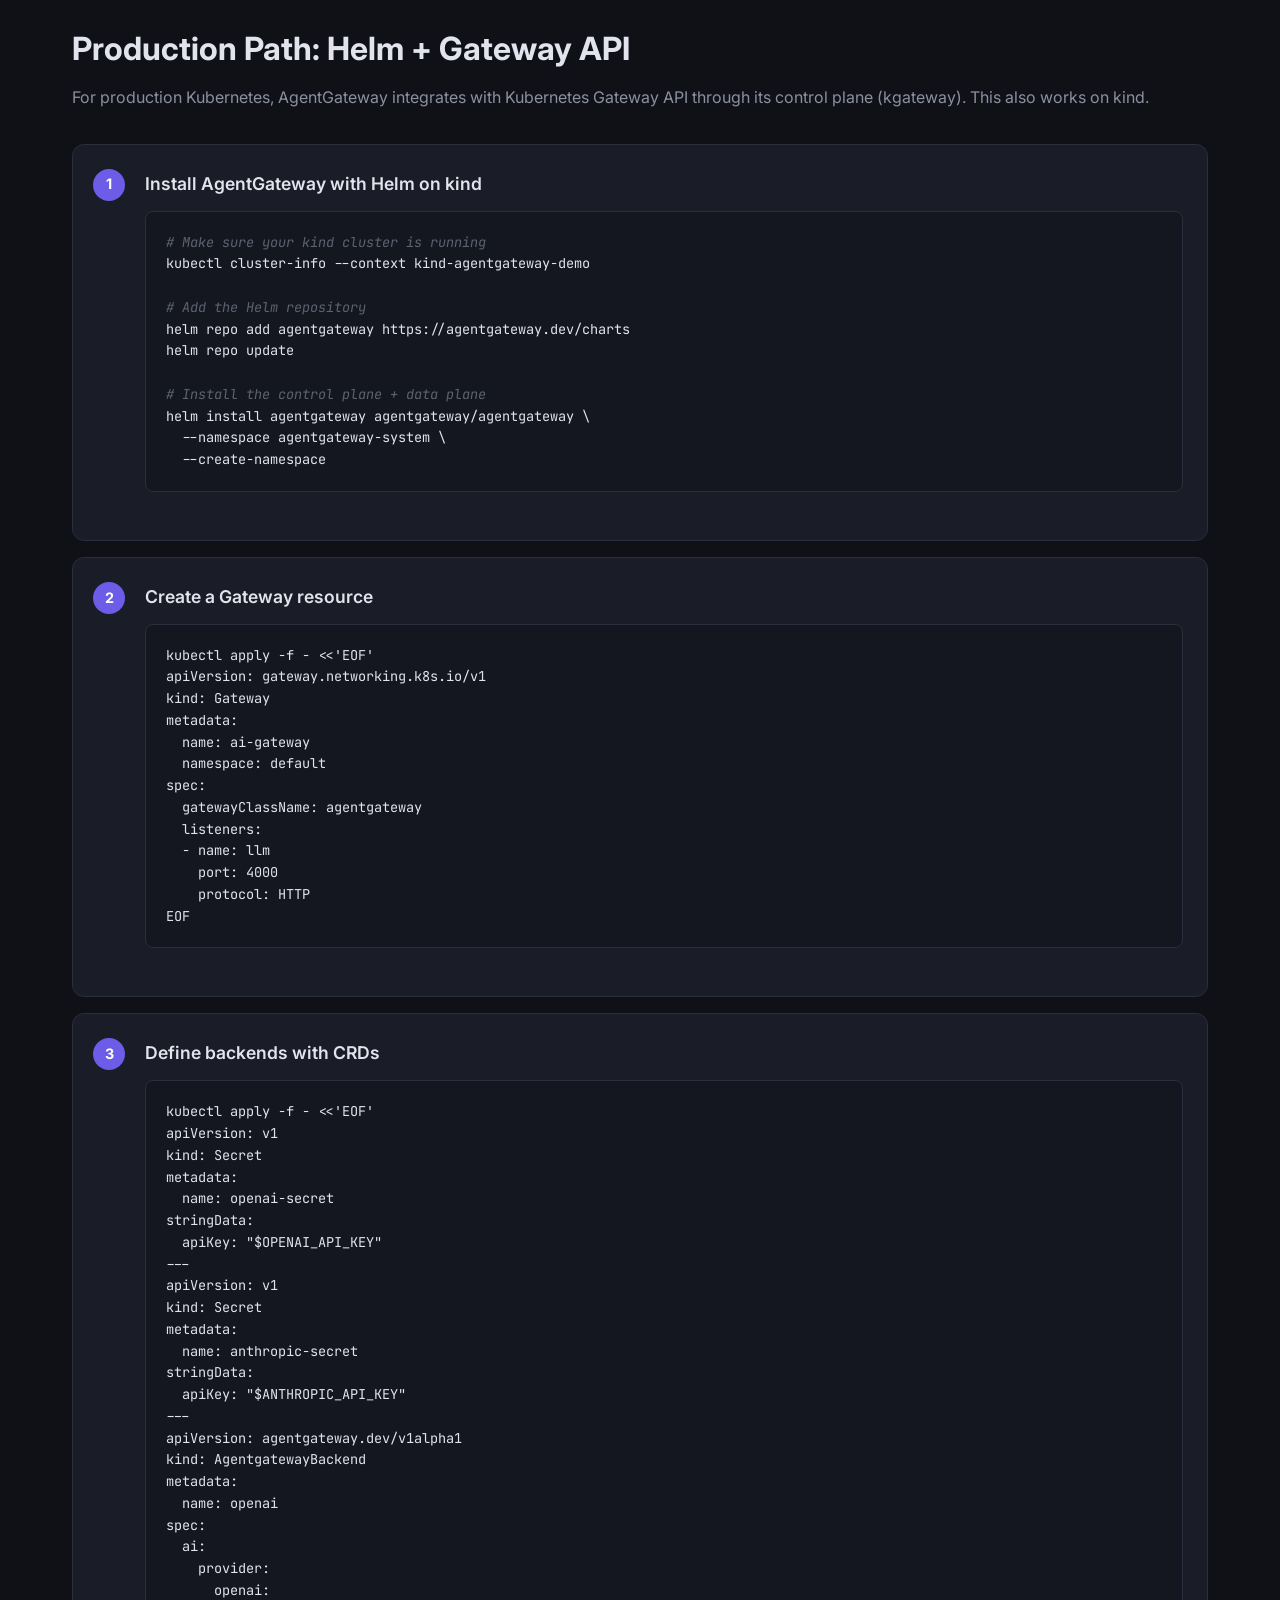
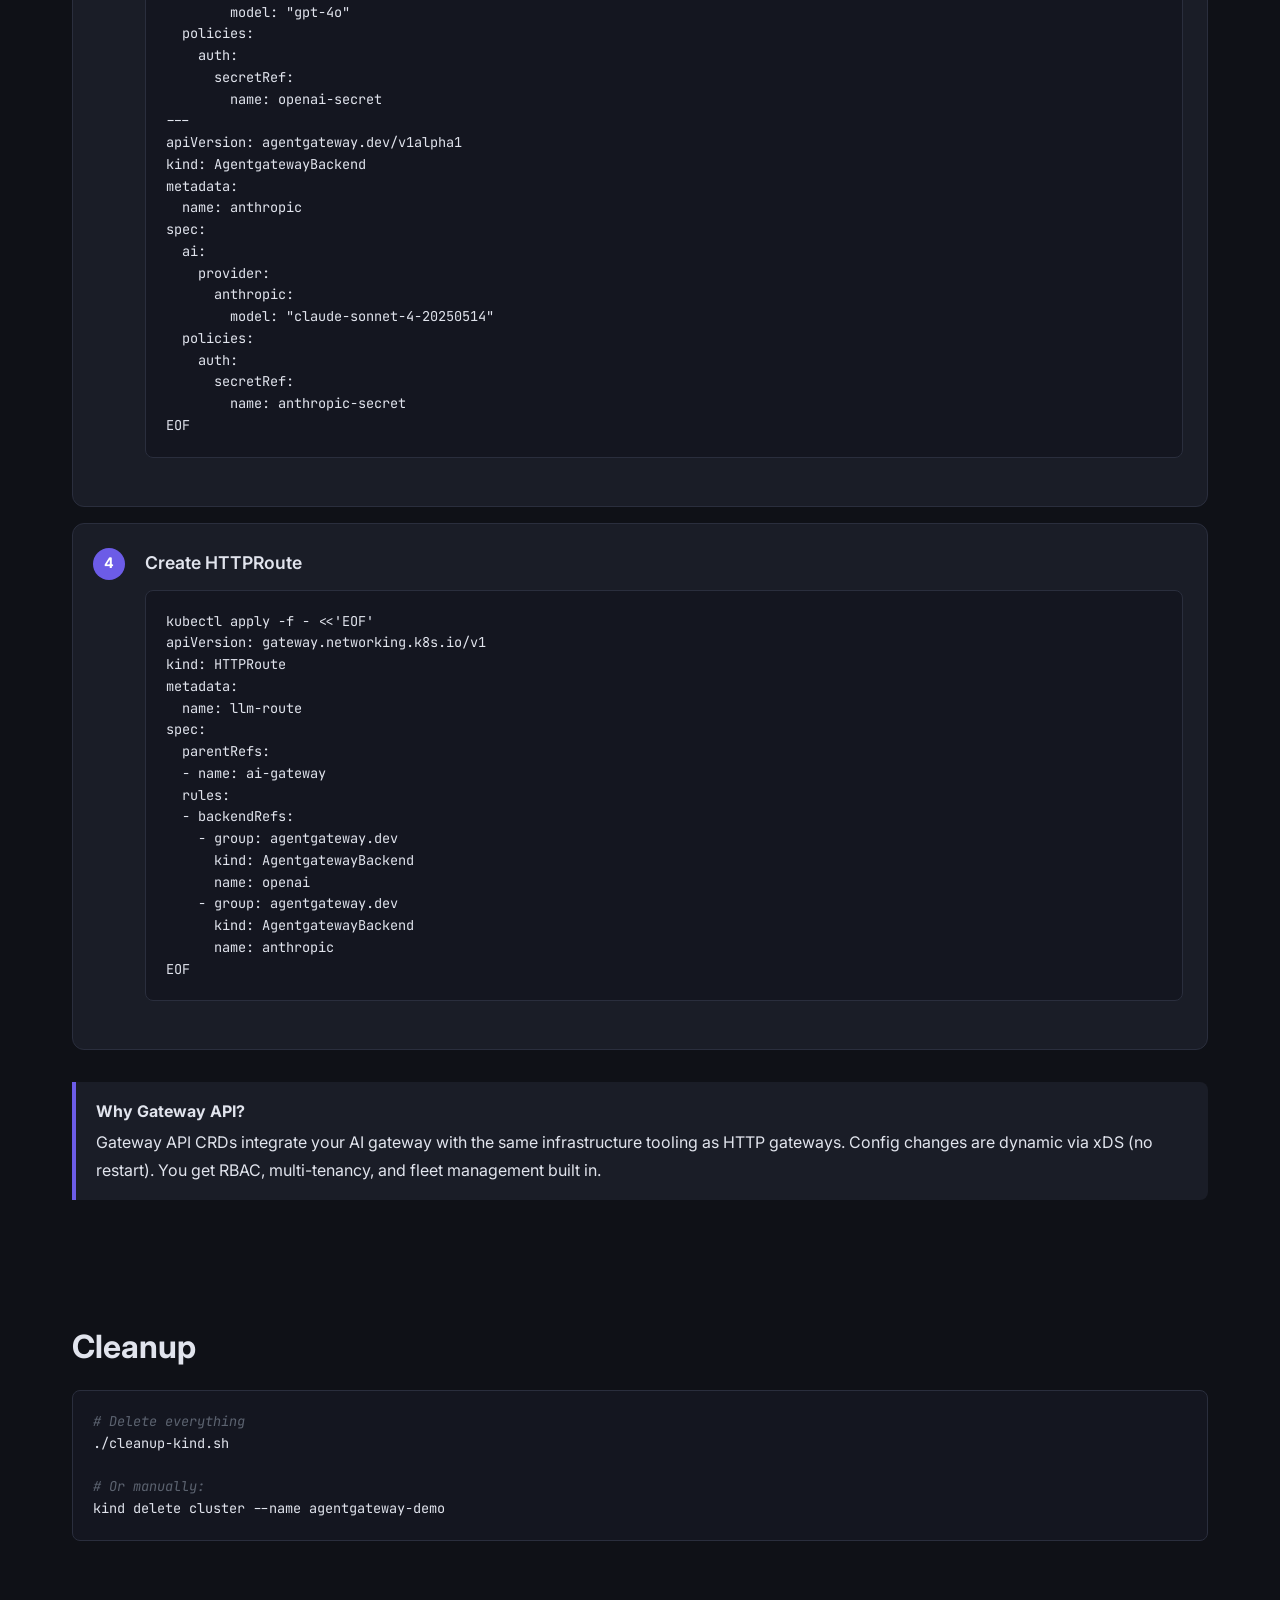
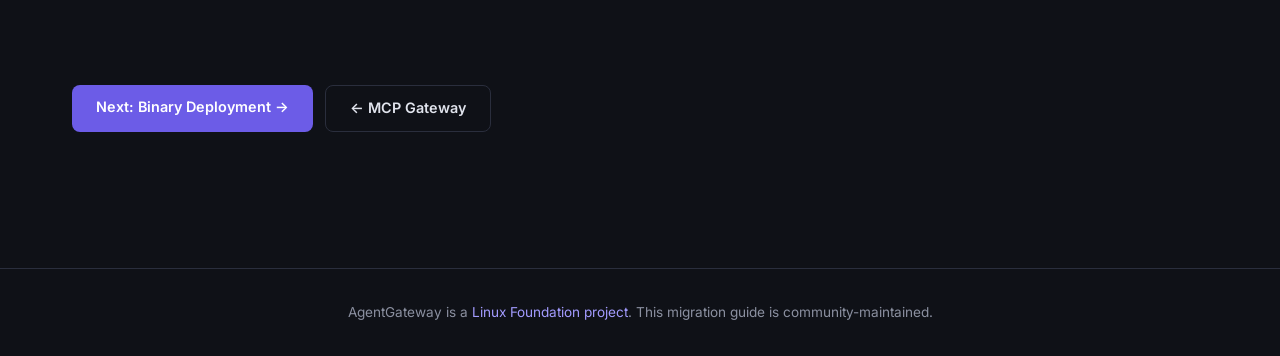
==== commit 58261d05: "Add kind cluster setup for hands-on K8s migration demo - setup-kind.sh: one-command kind cluster + A" ====
--- a/kubernetes.html
+++ b/kubernetes.html
@@ -3,7 +3,7 @@
 <head>
   <meta charset="UTF-8">
   <meta name="viewport" content="width=device-width, initial-scale=1.0">
-  <title>Kubernetes Deployment - LiteLLM to AgentGateway</title>
+  <title>Kubernetes (Kind) Deployment - LiteLLM to AgentGateway</title>
   <link rel="stylesheet" href="css/style.css">
   <link href="https://fonts.googleapis.com/css2?family=Inter:wght@400;500;600;700;800&family=JetBrains+Mono:wght@400;500&display=swap" rel="stylesheet">
 </head>
@@ -24,9 +24,76 @@
 
 <div class="container">
   <div class="page-header">
-    <h1>Kubernetes Deployment</h1>
-    <p>Replace your LiteLLM Deployment + ConfigMap with AgentGateway. Two paths: raw manifests or Helm + Gateway API.</p>
+    <h1>Kubernetes Deployment on Kind</h1>
+    <p>Hands-on guide: spin up a kind cluster, deploy both LiteLLM and AgentGateway side by side, compare, then migrate.</p>
   </div>
+
+  <!-- Prerequisites -->
+  <section>
+    <h2>Prerequisites</h2>
+    <p>You need these tools installed locally:</p>
+
+    <table>
+      <thead>
+        <tr><th>Tool</th><th>Install</th><th>Purpose</th></tr>
+      </thead>
+      <tbody>
+        <tr>
+          <td><code>docker</code></td>
+          <td><a href="https://docs.docker.com/get-docker/">Docker Desktop</a> or <a href="https://colima.dev">Colima</a></td>
+          <td>Container runtime for kind</td>
+        </tr>
+        <tr>
+          <td><code>kind</code></td>
+          <td><code>brew install kind</code></td>
+          <td>Kubernetes in Docker</td>
+        </tr>
+        <tr>
+          <td><code>kubectl</code></td>
+          <td><code>brew install kubectl</code></td>
+          <td>Kubernetes CLI</td>
+        </tr>
+        <tr>
+          <td><code>helm</code> (optional)</td>
+          <td><code>brew install helm</code></td>
+          <td>For Helm/Gateway API path</td>
+        </tr>
+      </tbody>
+    </table>
+
+    <p>Set your API keys:</p>
+<pre>export OPENAI_API_KEY="sk-your-key-here"
+export ANTHROPIC_API_KEY="sk-ant-your-key-here"</pre>
+  </section>
+
+  <!-- Quick Start Script -->
+  <section>
+    <h2>Quick Start (One Script)</h2>
+    <p>Clone the repo and run the setup script. It creates a kind cluster with port mappings and deploys AgentGateway with LLM + MCP gateway.</p>
+
+<pre><span class="cmt"># Clone the repo</span>
+git clone https://github.com/ProfessorSeb/migrating-to-agentgateway.git
+cd migrating-to-agentgateway
+
+<span class="cmt"># Set your API keys</span>
+export OPENAI_API_KEY="sk-..."
+export ANTHROPIC_API_KEY="sk-ant-..."
+
+<span class="cmt"># Run the setup</span>
+./setup-kind.sh</pre>
+
+    <p>This gives you:</p>
+    <ul>
+      <li><strong>LLM Gateway</strong> at <code>http://localhost:4000</code></li>
+      <li><strong>MCP Gateway</strong> at <code>http://localhost:3000</code></li>
+      <li><strong>Admin UI</strong> at <code>http://localhost:15000/ui</code></li>
+    </ul>
+
+    <div class="callout tip">
+      <strong>Want to compare with LiteLLM?</strong>
+      Run <code>./setup-litellm-kind.sh</code> after to deploy LiteLLM in its own namespace on the same cluster. Then compare resource usage side by side.
+    </div>
+  </section>
 
   <!-- Resource Comparison -->
   <section>
@@ -59,10 +126,294 @@
     </div>
   </section>
 
-  <!-- Side-by-side: Raw Manifests -->
-  <section>
-    <h2>Option 1: Raw Kubernetes Manifests</h2>
-    <p>Direct translation of your existing LiteLLM manifests to AgentGateway.</p>
+  <!-- Step-by-Step Manual Walkthrough -->
+  <section>
+    <h2>Step-by-Step: Manual Walkthrough</h2>
+    <p>If you prefer to understand each step rather than running the script, here's the full walkthrough.</p>
+
+    <div class="steps">
+      <div class="step">
+        <h4>Create the kind cluster with port mappings</h4>
+        <p>We map host ports 4000 (LLM), 3000 (MCP), and 15000 (Admin UI) into the kind node.</p>
+<pre>cat &lt;&lt;'EOF' | kind create cluster --name agentgateway-demo --config -
+kind: Cluster
+apiVersion: kind.x-k8s.io/v1alpha4
+nodes:
+- role: control-plane
+  extraPortMappings:
+  - containerPort: 30400
+    hostPort: 4000
+    protocol: TCP
+  - containerPort: 30300
+    hostPort: 3000
+    protocol: TCP
+  - containerPort: 31500
+    hostPort: 15000
+    protocol: TCP
+EOF</pre>
+      </div>
+
+      <div class="step">
+        <h4>Create the namespace and secrets</h4>
+<pre>kubectl create namespace agentgateway
+
+kubectl -n agentgateway create secret generic agentgateway-secrets \
+  --from-literal=OPENAI_API_KEY="$OPENAI_API_KEY" \
+  --from-literal=ANTHROPIC_API_KEY="$ANTHROPIC_API_KEY"</pre>
+      </div>
+
+      <div class="step">
+        <h4>Create the ConfigMap with LLM + MCP config</h4>
+<pre>kubectl -n agentgateway apply -f - &lt;&lt;'EOF'
+apiVersion: v1
+kind: ConfigMap
+metadata:
+  name: agentgateway-config
+  namespace: agentgateway
+data:
+  config.yaml: |
+    binds:
+    # LLM Gateway on port 4000
+    - port: 4000
+      listeners:
+      - name: llm
+        protocol: HTTP
+        routes:
+        - name: models
+          backends:
+          - ai:
+              groups:
+              - providers:
+                - name: gpt-4o
+                  provider:
+                    openAI:
+                      model: gpt-4o
+                      apiKey: "$OPENAI_API_KEY"
+                - name: gpt-4o-mini
+                  provider:
+                    openAI:
+                      model: gpt-4o-mini
+                      apiKey: "$OPENAI_API_KEY"
+              - providers:
+                - name: claude-sonnet
+                  provider:
+                    anthropic:
+                      model: claude-sonnet-4-20250514
+                      apiKey: "$ANTHROPIC_API_KEY"
+                - name: claude-haiku
+                  provider:
+                    anthropic:
+                      model: claude-haiku-4-5-20251001
+                      apiKey: "$ANTHROPIC_API_KEY"
+
+    # MCP Gateway on port 3000
+    - port: 3000
+      listeners:
+      - name: mcp
+        protocol: HTTP
+        routes:
+        - name: tools
+          backends:
+          - mcp:
+              targets:
+              - name: everything
+                stdio:
+                  cmd: npx
+                  args: ["-y", "@modelcontextprotocol/server-everything"]
+EOF</pre>
+      </div>
+
+      <div class="step">
+        <h4>Deploy AgentGateway</h4>
+<pre>kubectl -n agentgateway apply -f - &lt;&lt;'EOF'
+apiVersion: apps/v1
+kind: Deployment
+metadata:
+  name: agentgateway
+  namespace: agentgateway
+spec:
+  replicas: 1
+  selector:
+    matchLabels:
+      app: agentgateway
+  template:
+    metadata:
+      labels:
+        app: agentgateway
+    spec:
+      containers:
+      - name: agentgateway
+        image: cr.agentgateway.dev/agentgateway:latest
+        args: ["-f", "/config/config.yaml"]
+        ports:
+        - containerPort: 4000
+          name: llm
+        - containerPort: 3000
+          name: mcp
+        - containerPort: 15000
+          name: admin
+        envFrom:
+        - secretRef:
+            name: agentgateway-secrets
+        env:
+        - name: ADMIN_ADDR
+          value: "0.0.0.0:15000"
+        volumeMounts:
+        - name: config
+          mountPath: /config
+        livenessProbe:
+          httpGet:
+            path: /healthz
+            port: 15000
+          initialDelaySeconds: 5
+          periodSeconds: 10
+        readinessProbe:
+          httpGet:
+            path: /healthz
+            port: 15000
+          initialDelaySeconds: 5
+          periodSeconds: 10
+        resources:
+          requests:
+            cpu: "250m"
+            memory: 128Mi
+          limits:
+            cpu: "1"
+            memory: 512Mi
+      volumes:
+      - name: config
+        configMap:
+          name: agentgateway-config
+EOF</pre>
+      </div>
+
+      <div class="step">
+        <h4>Expose with NodePort Service</h4>
+        <p>NodePort maps to the kind <code>extraPortMappings</code> so ports are accessible on localhost.</p>
+<pre>kubectl -n agentgateway apply -f - &lt;&lt;'EOF'
+apiVersion: v1
+kind: Service
+metadata:
+  name: agentgateway
+  namespace: agentgateway
+spec:
+  selector:
+    app: agentgateway
+  type: NodePort
+  ports:
+  - name: llm
+    port: 4000
+    targetPort: 4000
+    nodePort: 30400
+  - name: mcp
+    port: 3000
+    targetPort: 3000
+    nodePort: 30300
+  - name: admin
+    port: 15000
+    targetPort: 15000
+    nodePort: 31500
+EOF</pre>
+      </div>
+
+      <div class="step">
+        <h4>Wait for the pod and verify</h4>
+<pre><span class="cmt"># Wait for rollout (~5 seconds)</span>
+kubectl -n agentgateway rollout status deployment/agentgateway
+
+<span class="cmt"># Check the pod</span>
+kubectl -n agentgateway get pods
+
+<span class="cmt"># Test LLM Gateway</span>
+curl http://localhost:4000/v1/chat/completions \
+  -H "Content-Type: application/json" \
+  -d '{"model": "gpt-4o", "messages": [{"role": "user", "content": "Hello from Kind!"}]}'
+
+<span class="cmt"># Open Admin UI</span>
+open http://localhost:15000/ui</pre>
+      </div>
+    </div>
+  </section>
+
+  <!-- Side-by-side with LiteLLM -->
+  <section>
+    <h2>Side-by-Side Comparison on Kind</h2>
+    <p>Deploy LiteLLM in its own namespace on the same cluster to compare resource usage and startup time.</p>
+
+    <div class="steps">
+      <div class="step">
+        <h4>Deploy LiteLLM (same cluster, different namespace)</h4>
+<pre><span class="cmt"># Use the included script</span>
+./setup-litellm-kind.sh
+
+<span class="cmt"># Or manually:</span>
+kubectl create namespace litellm
+
+kubectl -n litellm create secret generic litellm-secrets \
+  --from-literal=OPENAI_API_KEY="$OPENAI_API_KEY" \
+  --from-literal=ANTHROPIC_API_KEY="$ANTHROPIC_API_KEY" \
+  --from-literal=LITELLM_MASTER_KEY="sk-1234"</pre>
+      </div>
+
+      <div class="step">
+        <h4>Compare startup times</h4>
+<pre><span class="cmt"># AgentGateway: ready in ~5 seconds</span>
+kubectl -n agentgateway get pods
+
+<span class="cmt"># LiteLLM: ready in ~2 minutes</span>
+kubectl -n litellm get pods
+
+<span class="cmt"># Watch both</span>
+kubectl get pods -A -l 'app in (agentgateway,litellm)' -w</pre>
+      </div>
+
+      <div class="step">
+        <h4>Compare resource usage</h4>
+<pre><span class="cmt"># Install metrics-server if not present</span>
+kubectl apply -f https://github.com/kubernetes-sigs/metrics-server/releases/latest/download/components.yaml
+kubectl patch deployment metrics-server -n kube-system \
+  --type='json' \
+  -p='[{"op": "add", "path": "/spec/template/spec/containers/0/args/-", "value": "--kubelet-insecure-tls"}]'
+
+<span class="cmt"># Wait a minute, then compare</span>
+echo "=== AgentGateway ==="
+kubectl -n agentgateway top pods
+
+echo "=== LiteLLM ==="
+kubectl -n litellm top pods</pre>
+      </div>
+
+      <div class="step">
+        <h4>Test both (same API, different ports)</h4>
+<pre><span class="cmt"># Port-forward LiteLLM to a different port</span>
+kubectl -n litellm port-forward svc/litellm 4001:4000 &amp;
+
+<span class="cmt"># Test AgentGateway (port 4000)</span>
+echo "=== AgentGateway ==="
+time curl -s http://localhost:4000/v1/chat/completions \
+  -H "Content-Type: application/json" \
+  -d '{"model": "gpt-4o", "messages": [{"role": "user", "content": "Say hi"}]}' | head -c 200
+
+echo ""
+
+<span class="cmt"># Test LiteLLM (port 4001)</span>
+echo "=== LiteLLM ==="
+time curl -s http://localhost:4001/chat/completions \
+  -H "Content-Type: application/json" \
+  -H "Authorization: Bearer sk-1234" \
+  -d '{"model": "gpt-4o", "messages": [{"role": "user", "content": "Say hi"}]}' | head -c 200</pre>
+      </div>
+    </div>
+
+    <div class="callout">
+      <strong>Same API, different characteristics</strong>
+      Both expose OpenAI-compatible endpoints. The difference is in resource consumption, startup time, and the additional features AgentGateway provides (MCP gateway, admin UI, health-based eviction).
+    </div>
+  </section>
+
+  <!-- Manifest Comparison -->
+  <section>
+    <h2>Manifest Comparison: LiteLLM vs AgentGateway</h2>
 
     <h3>ConfigMap</h3>
     <div class="comparison">
@@ -114,148 +465,68 @@
       </div>
     </div>
 
-    <h3>Secret</h3>
-    <div class="comparison">
-      <div class="panel from">
-        <div class="panel-header">&#10005; LiteLLM Secret</div>
-<pre><span class="key">apiVersion</span>: <span class="str">v1</span>
-<span class="key">kind</span>: <span class="str">Secret</span>
-<span class="key">metadata</span>:
-  <span class="key">name</span>: <span class="str">litellm-secrets</span>
-<span class="key">type</span>: <span class="str">Opaque</span>
-<span class="key">stringData</span>:
-  <span class="key">OPENAI_API_KEY</span>: <span class="str">"sk-..."</span>
-  <span class="key">ANTHROPIC_API_KEY</span>: <span class="str">"sk-ant-..."</span>
-  <span class="key">LITELLM_MASTER_KEY</span>: <span class="str">"sk-1234"</span></pre>
-      </div>
-
-      <div class="panel to">
-        <div class="panel-header">&#10003; AgentGateway Secret</div>
-<pre><span class="key">apiVersion</span>: <span class="str">v1</span>
-<span class="key">kind</span>: <span class="str">Secret</span>
-<span class="key">metadata</span>:
-  <span class="key">name</span>: <span class="str">agentgateway-secrets</span>
-<span class="key">type</span>: <span class="str">Opaque</span>
-<span class="key">stringData</span>:
-  <span class="key">OPENAI_API_KEY</span>: <span class="str">"sk-..."</span>
-  <span class="key">ANTHROPIC_API_KEY</span>: <span class="str">"sk-ant-..."</span>
-  <span class="cmt"># No master key needed</span></pre>
-      </div>
-    </div>
-
     <h3>Deployment</h3>
     <div class="comparison">
       <div class="panel from">
         <div class="panel-header">&#10005; LiteLLM Deployment</div>
-<pre><span class="key">apiVersion</span>: <span class="str">apps/v1</span>
-<span class="key">kind</span>: <span class="str">Deployment</span>
-<span class="key">metadata</span>:
-  <span class="key">name</span>: <span class="str">litellm</span>
-<span class="key">spec</span>:
-  <span class="key">replicas</span>: <span class="num">2</span>
-  <span class="key">selector</span>:
-    <span class="key">matchLabels</span>:
-      <span class="key">app</span>: <span class="str">litellm</span>
-  <span class="key">template</span>:
-    <span class="key">spec</span>:
-      <span class="key">containers</span>:
-      - <span class="key">name</span>: <span class="str">litellm</span>
-        <span class="key">image</span>: <span class="str">docker.litellm.ai/berriai/litellm:main-stable</span>
-        <span class="key">args</span>: [<span class="str">"--config"</span>, <span class="str">"/app/config.yaml"</span>, <span class="str">"--port"</span>, <span class="str">"4000"</span>]
-        <span class="key">ports</span>:
-        - <span class="key">containerPort</span>: <span class="num">4000</span>
-        <span class="key">envFrom</span>:
-        - <span class="key">secretRef</span>:
-            <span class="key">name</span>: <span class="str">litellm-secrets</span>
-        <span class="key">volumeMounts</span>:
-        - <span class="key">name</span>: <span class="str">config</span>
-          <span class="key">mountPath</span>: <span class="str">/app/config.yaml</span>
-          <span class="key">subPath</span>: <span class="str">config.yaml</span>
-        <span class="key">livenessProbe</span>:
-          <span class="key">httpGet</span>:
-            <span class="key">path</span>: <span class="str">/health/liveliness</span>
-            <span class="key">port</span>: <span class="num">4000</span>
-          <span class="key">initialDelaySeconds</span>: <span class="num">120</span>
-        <span class="key">readinessProbe</span>:
-          <span class="key">httpGet</span>:
-            <span class="key">path</span>: <span class="str">/health/readiness</span>
-            <span class="key">port</span>: <span class="num">4000</span>
-          <span class="key">initialDelaySeconds</span>: <span class="num">120</span>
-        <span class="key">resources</span>:
-          <span class="key">requests</span>:
-            <span class="key">cpu</span>: <span class="str">"2"</span>
-            <span class="key">memory</span>: <span class="str">4Gi</span>
-          <span class="key">limits</span>:
-            <span class="key">cpu</span>: <span class="str">"4"</span>
-            <span class="key">memory</span>: <span class="str">8Gi</span>
-      <span class="key">volumes</span>:
-      - <span class="key">name</span>: <span class="str">config</span>
-        <span class="key">configMap</span>:
-          <span class="key">name</span>: <span class="str">litellm-config</span></pre>
+<pre><span class="key">containers</span>:
+- <span class="key">name</span>: <span class="str">litellm</span>
+  <span class="key">image</span>: <span class="str">docker.litellm.ai/berriai/litellm:main-stable</span>
+  <span class="key">args</span>: [<span class="str">"--config"</span>, <span class="str">"/app/config.yaml"</span>]
+  <span class="key">ports</span>:
+  - <span class="key">containerPort</span>: <span class="num">4000</span>
+  <span class="key">readinessProbe</span>:
+    <span class="key">httpGet</span>:
+      <span class="key">path</span>: <span class="str">/health/readiness</span>
+      <span class="key">port</span>: <span class="num">4000</span>
+    <span class="key">initialDelaySeconds</span>: <span class="num">120</span>  <span class="cmt"># 2 minutes!</span>
+  <span class="key">resources</span>:
+    <span class="key">requests</span>:
+      <span class="key">cpu</span>: <span class="str">"2"</span>
+      <span class="key">memory</span>: <span class="str">4Gi</span>
+    <span class="key">limits</span>:
+      <span class="key">cpu</span>: <span class="str">"4"</span>
+      <span class="key">memory</span>: <span class="str">8Gi</span></pre>
       </div>
 
       <div class="panel to">
         <div class="panel-header">&#10003; AgentGateway Deployment</div>
-<pre><span class="key">apiVersion</span>: <span class="str">apps/v1</span>
-<span class="key">kind</span>: <span class="str">Deployment</span>
-<span class="key">metadata</span>:
-  <span class="key">name</span>: <span class="str">agentgateway</span>
-<span class="key">spec</span>:
-  <span class="key">replicas</span>: <span class="num">2</span>
-  <span class="key">selector</span>:
-    <span class="key">matchLabels</span>:
-      <span class="key">app</span>: <span class="str">agentgateway</span>
-  <span class="key">template</span>:
-    <span class="key">spec</span>:
-      <span class="key">containers</span>:
-      - <span class="key">name</span>: <span class="str">agentgateway</span>
-        <span class="key">image</span>: <span class="str">cr.agentgateway.dev/agentgateway:latest</span>
-        <span class="key">args</span>: [<span class="str">"-f"</span>, <span class="str">"/config/config.yaml"</span>]
-        <span class="key">ports</span>:
-        - <span class="key">containerPort</span>: <span class="num">4000</span>
-          <span class="key">name</span>: <span class="str">llm</span>
-        - <span class="key">containerPort</span>: <span class="num">15000</span>
-          <span class="key">name</span>: <span class="str">admin</span>
-        <span class="key">envFrom</span>:
-        - <span class="key">secretRef</span>:
-            <span class="key">name</span>: <span class="str">agentgateway-secrets</span>
-        <span class="key">volumeMounts</span>:
-        - <span class="key">name</span>: <span class="str">config</span>
-          <span class="key">mountPath</span>: <span class="str">/config</span>
-        <span class="key">livenessProbe</span>:
-          <span class="key">httpGet</span>:
-            <span class="key">path</span>: <span class="str">/healthz</span>
-            <span class="key">port</span>: <span class="num">15000</span>
-          <span class="key">initialDelaySeconds</span>: <span class="num">5</span>
-        <span class="key">readinessProbe</span>:
-          <span class="key">httpGet</span>:
-            <span class="key">path</span>: <span class="str">/healthz</span>
-            <span class="key">port</span>: <span class="num">15000</span>
-          <span class="key">initialDelaySeconds</span>: <span class="num">5</span>
-        <span class="key">resources</span>:
-          <span class="key">requests</span>:
-            <span class="key">cpu</span>: <span class="str">"250m"</span>
-            <span class="key">memory</span>: <span class="str">128Mi</span>
-          <span class="key">limits</span>:
-            <span class="key">cpu</span>: <span class="str">"1"</span>
-            <span class="key">memory</span>: <span class="str">512Mi</span>
-      <span class="key">volumes</span>:
-      - <span class="key">name</span>: <span class="str">config</span>
-        <span class="key">configMap</span>:
-          <span class="key">name</span>: <span class="str">agentgateway-config</span></pre>
+<pre><span class="key">containers</span>:
+- <span class="key">name</span>: <span class="str">agentgateway</span>
+  <span class="key">image</span>: <span class="str">cr.agentgateway.dev/agentgateway:latest</span>
+  <span class="key">args</span>: [<span class="str">"-f"</span>, <span class="str">"/config/config.yaml"</span>]
+  <span class="key">ports</span>:
+  - <span class="key">containerPort</span>: <span class="num">4000</span>
+  - <span class="key">containerPort</span>: <span class="num">3000</span>   <span class="cmt"># MCP too!</span>
+  - <span class="key">containerPort</span>: <span class="num">15000</span>  <span class="cmt"># Admin UI</span>
+  <span class="key">readinessProbe</span>:
+    <span class="key">httpGet</span>:
+      <span class="key">path</span>: <span class="str">/healthz</span>
+      <span class="key">port</span>: <span class="num">15000</span>
+    <span class="key">initialDelaySeconds</span>: <span class="num">5</span>   <span class="cmt"># 5 seconds!</span>
+  <span class="key">resources</span>:
+    <span class="key">requests</span>:
+      <span class="key">cpu</span>: <span class="str">"250m"</span>
+      <span class="key">memory</span>: <span class="str">128Mi</span>
+    <span class="key">limits</span>:
+      <span class="key">cpu</span>: <span class="str">"1"</span>
+      <span class="key">memory</span>: <span class="str">512Mi</span></pre>
       </div>
     </div>
   </section>
 
   <!-- Option 2: Helm + Gateway API -->
   <section>
-    <h2>Option 2: Helm + Gateway API (Recommended)</h2>
-    <p>For production Kubernetes deployments, AgentGateway integrates with the Kubernetes Gateway API through its control plane (kgateway).</p>
+    <h2>Production Path: Helm + Gateway API</h2>
+    <p>For production Kubernetes, AgentGateway integrates with Kubernetes Gateway API through its control plane (kgateway). This also works on kind.</p>
 
     <div class="steps">
       <div class="step">
-        <h4>Install AgentGateway with Helm</h4>
-<pre><span class="cmt"># Add the Helm repository</span>
+        <h4>Install AgentGateway with Helm on kind</h4>
+<pre><span class="cmt"># Make sure your kind cluster is running</span>
+kubectl cluster-info --context kind-agentgateway-demo
+
+<span class="cmt"># Add the Helm repository</span>
 helm repo add agentgateway https://agentgateway.dev/charts
 helm repo update
 
@@ -267,107 +538,104 @@
 
       <div class="step">
         <h4>Create a Gateway resource</h4>
-<pre><span class="key">apiVersion</span>: <span class="str">gateway.networking.k8s.io/v1</span>
-<span class="key">kind</span>: <span class="str">Gateway</span>
-<span class="key">metadata</span>:
-  <span class="key">name</span>: <span class="str">ai-gateway</span>
-  <span class="key">namespace</span>: <span class="str">default</span>
-<span class="key">spec</span>:
-  <span class="key">gatewayClassName</span>: <span class="str">agentgateway</span>
-  <span class="key">listeners</span>:
-  - <span class="key">name</span>: <span class="str">llm</span>
-    <span class="key">port</span>: <span class="num">4000</span>
-    <span class="key">protocol</span>: <span class="val">HTTP</span></pre>
+<pre>kubectl apply -f - &lt;&lt;'EOF'
+apiVersion: gateway.networking.k8s.io/v1
+kind: Gateway
+metadata:
+  name: ai-gateway
+  namespace: default
+spec:
+  gatewayClassName: agentgateway
+  listeners:
+  - name: llm
+    port: 4000
+    protocol: HTTP
+EOF</pre>
       </div>
 
       <div class="step">
         <h4>Define backends with CRDs</h4>
-<pre><span class="key">apiVersion</span>: <span class="str">agentgateway.dev/v1alpha1</span>
-<span class="key">kind</span>: <span class="str">AgentgatewayBackend</span>
-<span class="key">metadata</span>:
-  <span class="key">name</span>: <span class="str">openai</span>
-<span class="key">spec</span>:
-  <span class="key">ai</span>:
-    <span class="key">provider</span>:
-      <span class="key">openai</span>:
-        <span class="key">model</span>: <span class="str">"gpt-4o"</span>
-  <span class="key">policies</span>:
-    <span class="key">auth</span>:
-      <span class="key">secretRef</span>:
-        <span class="key">name</span>: <span class="str">openai-secret</span>
+<pre>kubectl apply -f - &lt;&lt;'EOF'
+apiVersion: v1
+kind: Secret
+metadata:
+  name: openai-secret
+stringData:
+  apiKey: "$OPENAI_API_KEY"
 ---
-<span class="key">apiVersion</span>: <span class="str">agentgateway.dev/v1alpha1</span>
-<span class="key">kind</span>: <span class="str">AgentgatewayBackend</span>
-<span class="key">metadata</span>:
-  <span class="key">name</span>: <span class="str">anthropic</span>
-<span class="key">spec</span>:
-  <span class="key">ai</span>:
-    <span class="key">provider</span>:
-      <span class="key">anthropic</span>:
-        <span class="key">model</span>: <span class="str">"claude-sonnet-4-20250514"</span>
-  <span class="key">policies</span>:
-    <span class="key">auth</span>:
-      <span class="key">secretRef</span>:
-        <span class="key">name</span>: <span class="str">anthropic-secret</span></pre>
-      </div>
-
-      <div class="step">
-        <h4>Create HTTPRoute to wire it together</h4>
-<pre><span class="key">apiVersion</span>: <span class="str">gateway.networking.k8s.io/v1</span>
-<span class="key">kind</span>: <span class="str">HTTPRoute</span>
-<span class="key">metadata</span>:
-  <span class="key">name</span>: <span class="str">llm-route</span>
-<span class="key">spec</span>:
-  <span class="key">parentRefs</span>:
-  - <span class="key">name</span>: <span class="str">ai-gateway</span>
-  <span class="key">rules</span>:
-  - <span class="key">backendRefs</span>:
-    - <span class="key">group</span>: <span class="str">agentgateway.dev</span>
-      <span class="key">kind</span>: <span class="str">AgentgatewayBackend</span>
-      <span class="key">name</span>: <span class="str">openai</span>
-    - <span class="key">group</span>: <span class="str">agentgateway.dev</span>
-      <span class="key">kind</span>: <span class="str">AgentgatewayBackend</span>
-      <span class="key">name</span>: <span class="str">anthropic</span></pre>
+apiVersion: v1
+kind: Secret
+metadata:
+  name: anthropic-secret
+stringData:
+  apiKey: "$ANTHROPIC_API_KEY"
+---
+apiVersion: agentgateway.dev/v1alpha1
+kind: AgentgatewayBackend
+metadata:
+  name: openai
+spec:
+  ai:
+    provider:
+      openai:
+        model: "gpt-4o"
+  policies:
+    auth:
+      secretRef:
+        name: openai-secret
+---
+apiVersion: agentgateway.dev/v1alpha1
+kind: AgentgatewayBackend
+metadata:
+  name: anthropic
+spec:
+  ai:
+    provider:
+      anthropic:
+        model: "claude-sonnet-4-20250514"
+  policies:
+    auth:
+      secretRef:
+        name: anthropic-secret
+EOF</pre>
+      </div>
+
+      <div class="step">
+        <h4>Create HTTPRoute</h4>
+<pre>kubectl apply -f - &lt;&lt;'EOF'
+apiVersion: gateway.networking.k8s.io/v1
+kind: HTTPRoute
+metadata:
+  name: llm-route
+spec:
+  parentRefs:
+  - name: ai-gateway
+  rules:
+  - backendRefs:
+    - group: agentgateway.dev
+      kind: AgentgatewayBackend
+      name: openai
+    - group: agentgateway.dev
+      kind: AgentgatewayBackend
+      name: anthropic
+EOF</pre>
       </div>
     </div>
 
     <div class="callout">
       <strong>Why Gateway API?</strong>
-      Using Gateway API CRDs means your AI gateway integrates with the same infrastructure tooling as your HTTP gateways. Config changes are dynamic (xDS push), no restart needed. You also get RBAC, multi-tenancy, and fleet management built in.
-    </div>
-  </section>
-
-  <!-- Migration Checklist -->
-  <section>
-    <h2>K8s Migration Checklist</h2>
-
-    <div class="steps">
-      <div class="step">
-        <h4>Translate ConfigMap contents</h4>
-        <p>Convert your LiteLLM <code>config.yaml</code> to AgentGateway format (see <a href="llm-gateway.html">LLM Gateway</a> and <a href="mcp-gateway.html">MCP Gateway</a> pages).</p>
-      </div>
-      <div class="step">
-        <h4>Update Secrets</h4>
-        <p>Remove <code>LITELLM_MASTER_KEY</code>. Keep <code>OPENAI_API_KEY</code> and <code>ANTHROPIC_API_KEY</code> (same names work).</p>
-      </div>
-      <div class="step">
-        <h4>Swap the Deployment</h4>
-        <p>Change image, args, resource limits, and probes. Drop <code>initialDelaySeconds</code> from 120s to 5s.</p>
-      </div>
-      <div class="step">
-        <h4>Update Service</h4>
-        <p>Add admin port (15000) if you want the built-in UI. LLM port stays at 4000.</p>
-      </div>
-      <div class="step">
-        <h4>Verify</h4>
-        <p>Run the same curl test against the Service. No client changes needed.</p>
-<pre>kubectl port-forward svc/agentgateway 4000:4000 &amp;
-
-curl http://localhost:4000/v1/chat/completions \
-  -H "Content-Type: application/json" \
-  -d '{"model": "gpt-4o", "messages": [{"role": "user", "content": "Hello!"}]}'</pre>
-      </div>
-    </div>
+      Gateway API CRDs integrate your AI gateway with the same infrastructure tooling as HTTP gateways. Config changes are dynamic via xDS (no restart). You get RBAC, multi-tenancy, and fleet management built in.
+    </div>
+  </section>
+
+  <!-- Cleanup -->
+  <section>
+    <h2>Cleanup</h2>
+<pre><span class="cmt"># Delete everything</span>
+./cleanup-kind.sh
+
+<span class="cmt"># Or manually:</span>
+kind delete cluster --name agentgateway-demo</pre>
   </section>
 
   <section>
